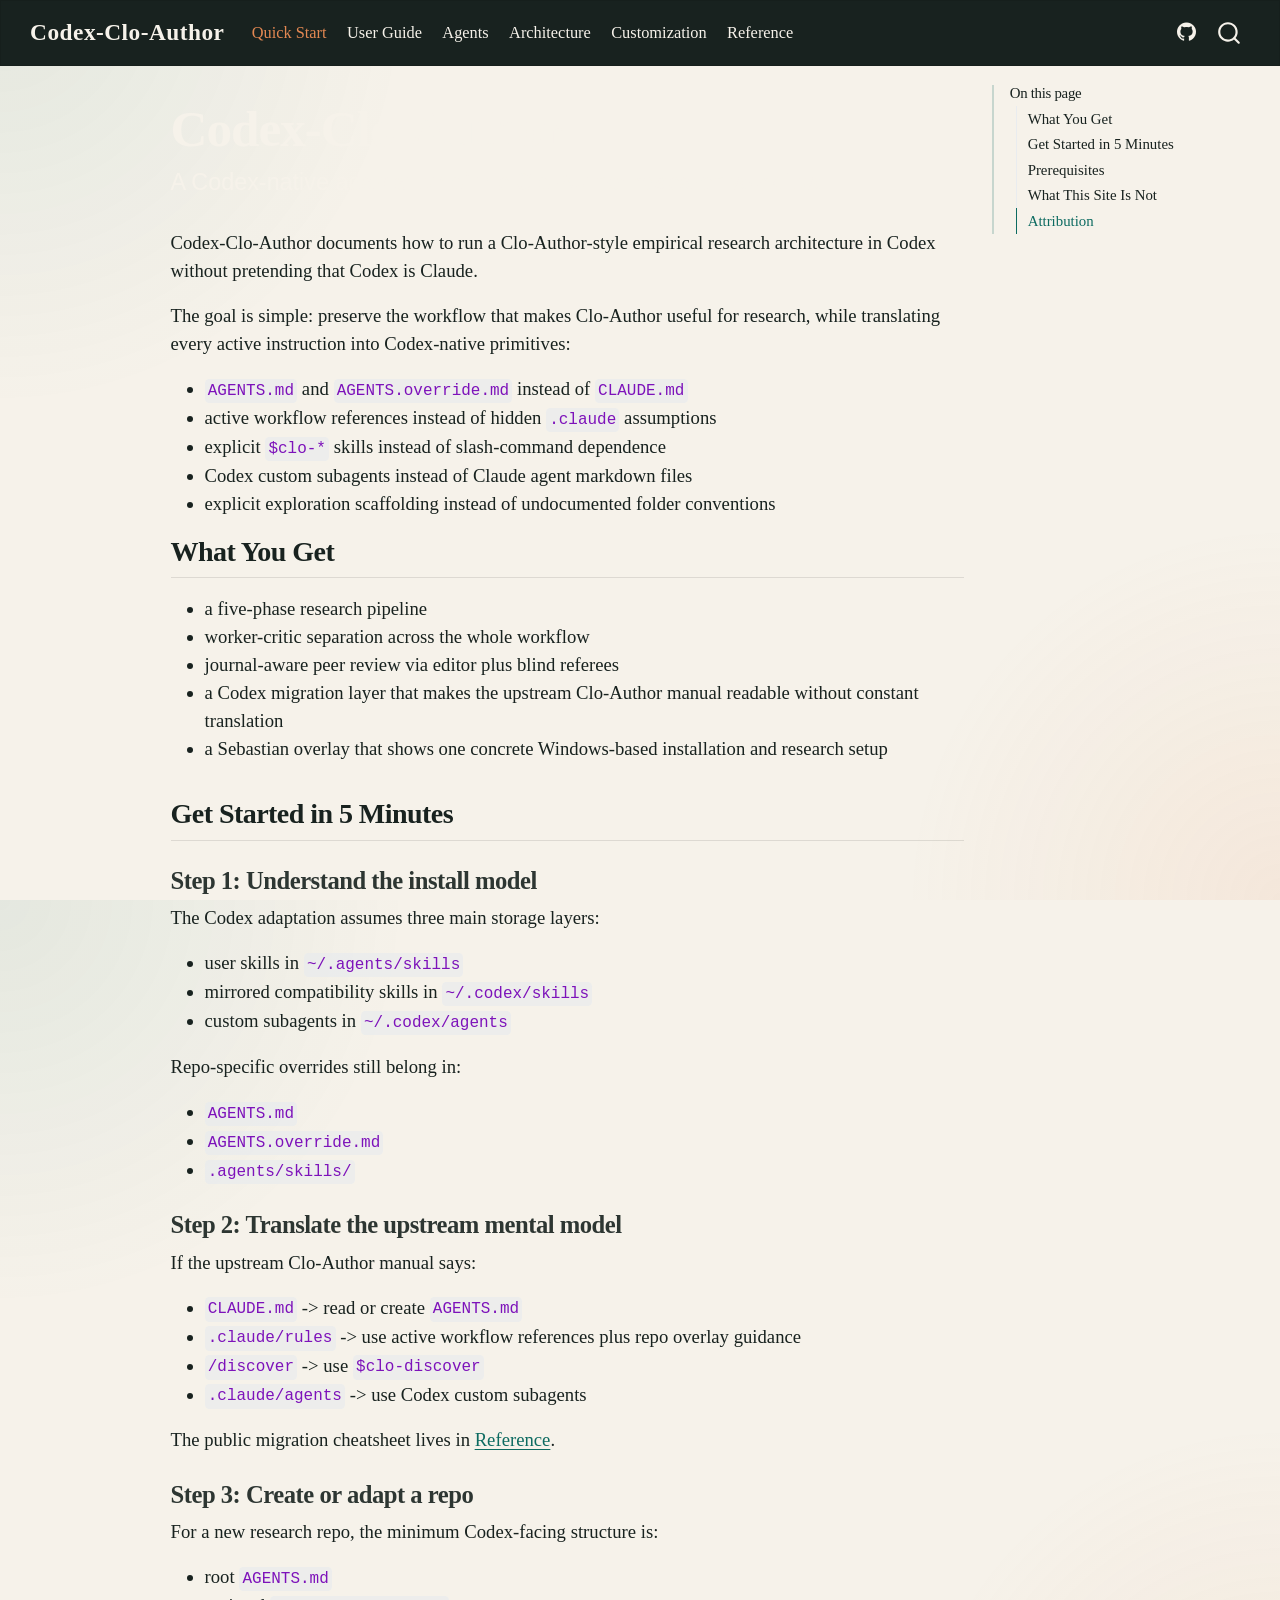
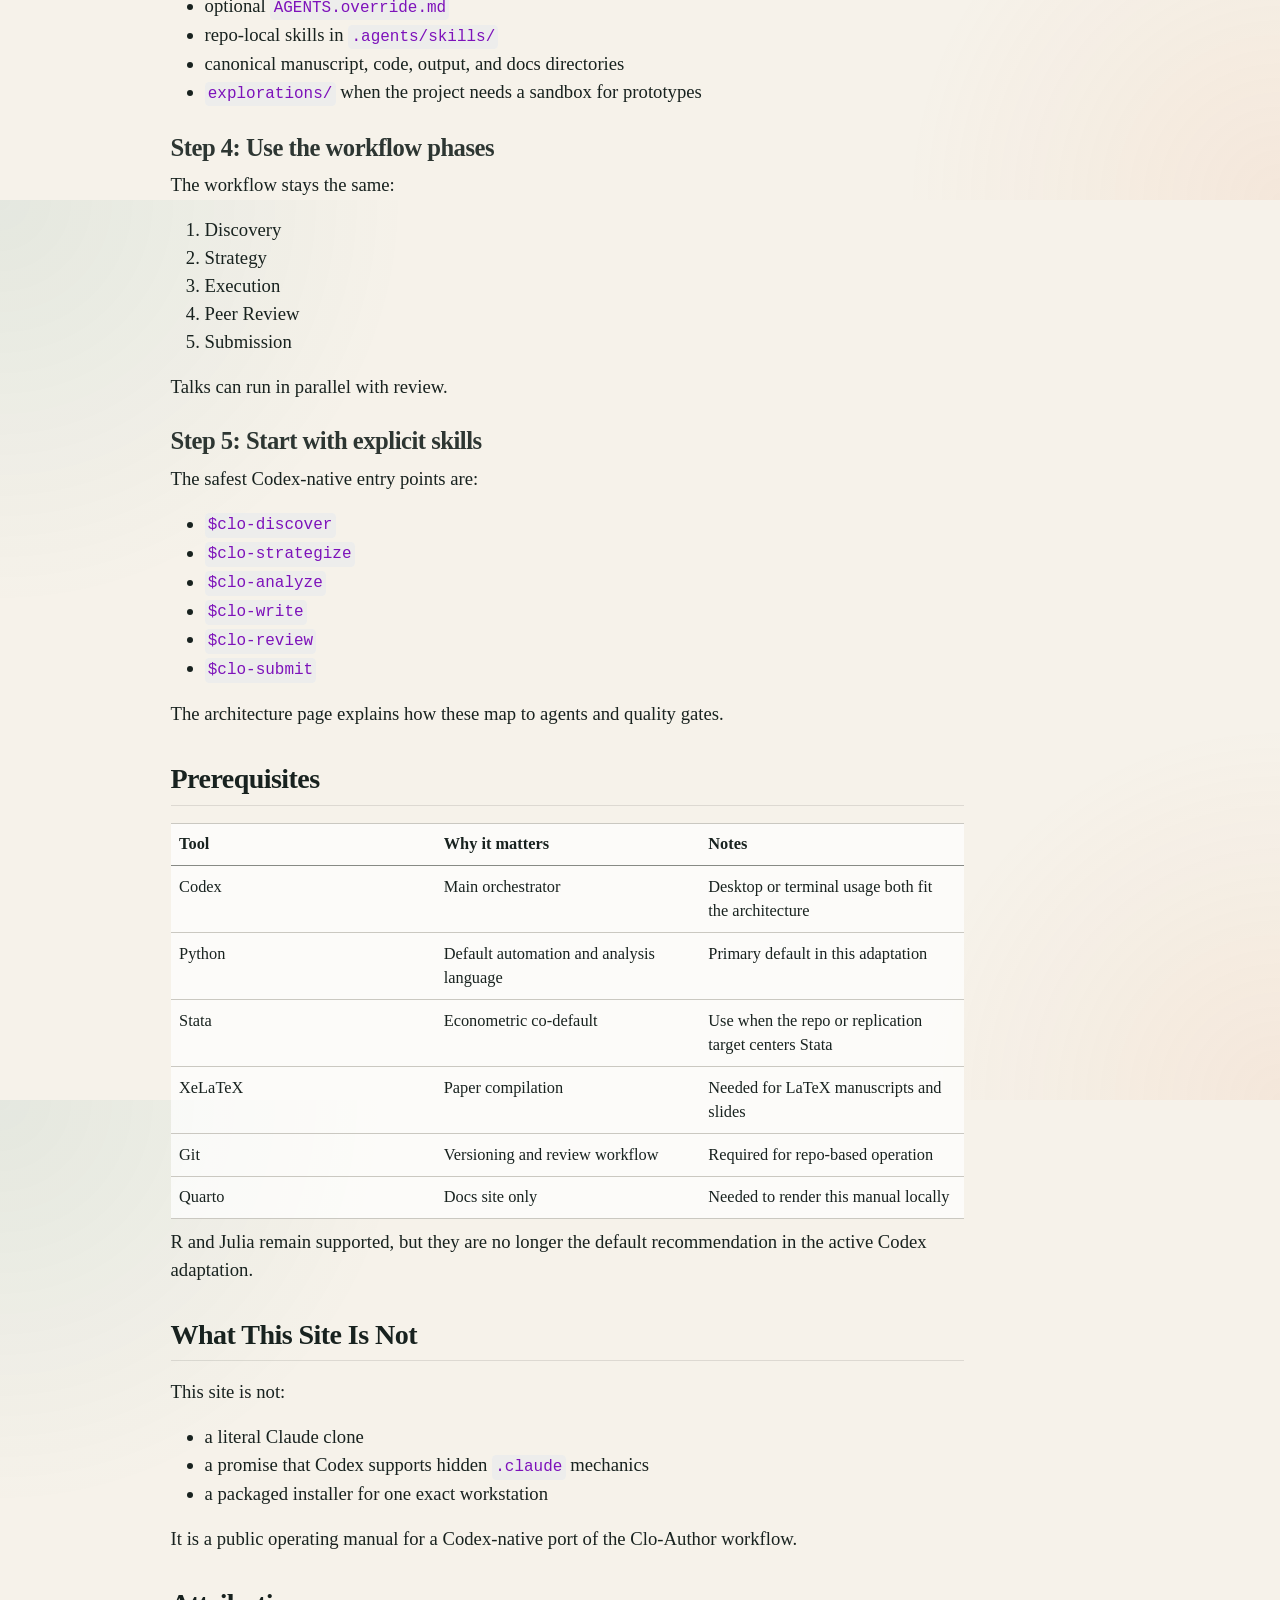
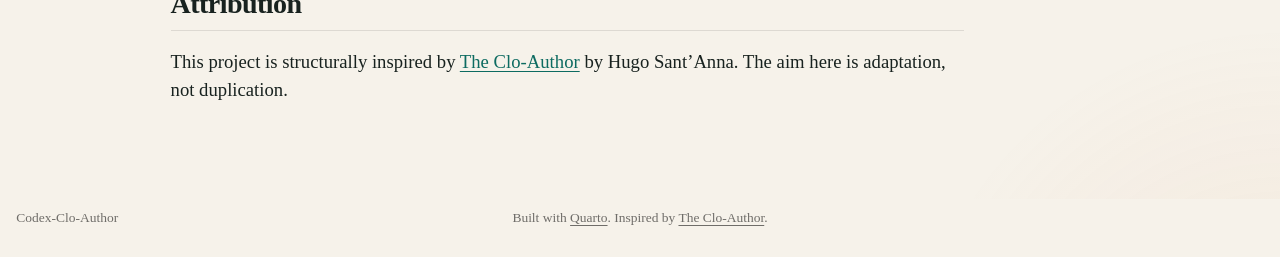
==== docs/index.html @ f2ce2ea6 "docs: scaffold codex-clo-author manual and site" ====
<!DOCTYPE html>
<html xmlns="http://www.w3.org/1999/xhtml" lang="en" xml:lang="en"><head>

<meta charset="utf-8">
<meta name="generator" content="quarto-1.9.36">

<meta name="viewport" content="width=device-width, initial-scale=1.0, user-scalable=yes">


<title>Codex-Clo-Author</title>
<style>
/* Default styles provided by pandoc.
** See https://pandoc.org/MANUAL.html#variables-for-html for config info.
*/
code{white-space: pre-wrap;}
span.smallcaps{font-variant: small-caps;}
div.columns{display: flex; gap: min(4vw, 1.5em);}
div.column{flex: auto; overflow-x: auto;}
div.hanging-indent{margin-left: 1.5em; text-indent: -1.5em;}
ul.task-list{list-style: none;}
ul.task-list li input[type="checkbox"] {
  width: 0.8em;
  margin: 0 0.8em 0.2em -1em; /* quarto-specific, see https://github.com/quarto-dev/quarto-cli/issues/4556 */ 
  vertical-align: middle;
}
</style>


<script src="site_libs/quarto-nav/quarto-nav.js"></script>
<script src="site_libs/quarto-nav/headroom.min.js"></script>
<script src="site_libs/clipboard/clipboard.min.js"></script>
<script src="site_libs/quarto-search/autocomplete.umd.js"></script>
<script src="site_libs/quarto-search/fuse.min.js"></script>
<script src="site_libs/quarto-search/quarto-search.js"></script>
<meta name="quarto:offset" content="./">
<script src="site_libs/quarto-html/quarto.js" type="module"></script>
<script src="site_libs/quarto-html/tabsets/tabsets.js" type="module"></script>
<script src="site_libs/quarto-html/popper.min.js"></script>
<script src="site_libs/quarto-html/tippy.umd.min.js"></script>
<script src="site_libs/quarto-html/anchor.min.js"></script>
<link href="site_libs/quarto-html/tippy.css" rel="stylesheet">
<link href="site_libs/quarto-html/quarto-syntax-highlighting-845c23b38eaddc0f92fda52bfe77a8c8.css" rel="stylesheet" id="quarto-text-highlighting-styles">
<script src="site_libs/bootstrap/bootstrap.min.js"></script>
<link href="site_libs/bootstrap/bootstrap-icons.css" rel="stylesheet">
<link href="site_libs/bootstrap/bootstrap-f24674b38d714e544534f10aa92ff5be.min.css" rel="stylesheet" append-hash="true" id="quarto-bootstrap" data-mode="light">
<script id="quarto-search-options" type="application/json">{
  "location": "navbar",
  "copy-button": false,
  "collapse-after": 3,
  "panel-placement": "end",
  "type": "overlay",
  "limit": 50,
  "keyboard-shortcut": [
    "f",
    "/",
    "s"
  ],
  "show-item-context": false,
  "language": {
    "search-no-results-text": "No results",
    "search-matching-documents-text": "matching documents",
    "search-copy-link-title": "Copy link to search",
    "search-hide-matches-text": "Hide additional matches",
    "search-more-match-text": "more match in this document",
    "search-more-matches-text": "more matches in this document",
    "search-clear-button-title": "Clear",
    "search-text-placeholder": "",
    "search-detached-cancel-button-title": "Cancel",
    "search-submit-button-title": "Submit",
    "search-label": "Search"
  }
}</script>
<style>html{ scroll-behavior: smooth; }</style>


</head>

<body class="nav-fixed quarto-light">

<div id="quarto-search-results"></div>
  <header id="quarto-header" class="headroom fixed-top">
    <nav class="navbar navbar-expand-lg " data-bs-theme="dark">
      <div class="navbar-container container-fluid">
      <div class="navbar-brand-container mx-auto">
    <a class="navbar-brand" href="./index.html">
    <span class="navbar-title">Codex-Clo-Author</span>
    </a>
  </div>
            <div id="quarto-search" class="" title="Search"></div>
          <button class="navbar-toggler" type="button" data-bs-toggle="collapse" data-bs-target="#navbarCollapse" aria-controls="navbarCollapse" role="menu" aria-expanded="false" aria-label="Toggle navigation" onclick="if (window.quartoToggleHeadroom) { window.quartoToggleHeadroom(); }">
  <span class="navbar-toggler-icon"></span>
</button>
          <div class="collapse navbar-collapse" id="navbarCollapse">
            <ul class="navbar-nav navbar-nav-scroll me-auto">
  <li class="nav-item">
    <a class="nav-link active" href="./index.html" aria-current="page"> 
<span class="menu-text">Quick Start</span></a>
  </li>  
  <li class="nav-item">
    <a class="nav-link" href="./user-guide.html"> 
<span class="menu-text">User Guide</span></a>
  </li>  
  <li class="nav-item">
    <a class="nav-link" href="./agents.html"> 
<span class="menu-text">Agents</span></a>
  </li>  
  <li class="nav-item">
    <a class="nav-link" href="./architecture.html"> 
<span class="menu-text">Architecture</span></a>
  </li>  
  <li class="nav-item">
    <a class="nav-link" href="./customization.html"> 
<span class="menu-text">Customization</span></a>
  </li>  
  <li class="nav-item">
    <a class="nav-link" href="./reference.html"> 
<span class="menu-text">Reference</span></a>
  </li>  
</ul>
            <ul class="navbar-nav navbar-nav-scroll ms-auto">
  <li class="nav-item compact">
    <a class="nav-link" href="https://github.com/sebastianritterg/codex-clo-author"> <i class="bi bi-github" role="img">
</i> 
<span class="menu-text"></span></a>
  </li>  
</ul>
          </div> <!-- /navcollapse -->
            <div class="quarto-navbar-tools">
</div>
      </div> <!-- /container-fluid -->
    </nav>
</header>
<!-- content -->
<div id="quarto-content" class="quarto-container page-columns page-rows-contents page-layout-article page-navbar">
<!-- sidebar -->
<!-- margin-sidebar -->
    <div id="quarto-margin-sidebar" class="sidebar margin-sidebar">
        <nav id="TOC" role="doc-toc" class="toc-active">
    <h2 id="toc-title">On this page</h2>
   
  <ul>
  <li><a href="#what-you-get" id="toc-what-you-get" class="nav-link active" data-scroll-target="#what-you-get">What You Get</a></li>
  <li><a href="#get-started-in-5-minutes" id="toc-get-started-in-5-minutes" class="nav-link" data-scroll-target="#get-started-in-5-minutes">Get Started in 5 Minutes</a>
  <ul class="collapse">
  <li><a href="#step-1-understand-the-install-model" id="toc-step-1-understand-the-install-model" class="nav-link" data-scroll-target="#step-1-understand-the-install-model">Step 1: Understand the install model</a></li>
  <li><a href="#step-2-translate-the-upstream-mental-model" id="toc-step-2-translate-the-upstream-mental-model" class="nav-link" data-scroll-target="#step-2-translate-the-upstream-mental-model">Step 2: Translate the upstream mental model</a></li>
  <li><a href="#step-3-create-or-adapt-a-repo" id="toc-step-3-create-or-adapt-a-repo" class="nav-link" data-scroll-target="#step-3-create-or-adapt-a-repo">Step 3: Create or adapt a repo</a></li>
  <li><a href="#step-4-use-the-workflow-phases" id="toc-step-4-use-the-workflow-phases" class="nav-link" data-scroll-target="#step-4-use-the-workflow-phases">Step 4: Use the workflow phases</a></li>
  <li><a href="#step-5-start-with-explicit-skills" id="toc-step-5-start-with-explicit-skills" class="nav-link" data-scroll-target="#step-5-start-with-explicit-skills">Step 5: Start with explicit skills</a></li>
  </ul></li>
  <li><a href="#prerequisites" id="toc-prerequisites" class="nav-link" data-scroll-target="#prerequisites">Prerequisites</a></li>
  <li><a href="#what-this-site-is-not" id="toc-what-this-site-is-not" class="nav-link" data-scroll-target="#what-this-site-is-not">What This Site Is Not</a></li>
  <li><a href="#attribution" id="toc-attribution" class="nav-link" data-scroll-target="#attribution">Attribution</a></li>
  </ul>
</nav>
    </div>
<!-- main -->
<main class="content" id="quarto-document-content">

<header id="title-block-header" class="quarto-title-block default">
<div class="quarto-title">
<h1 class="title">Codex-Clo-Author</h1>
<p class="subtitle lead">A Codex-native adaptation of the Clo-Author research workflow</p>
</div>



<div class="quarto-title-meta">

    
  
    
  </div>
  


</header>


<p>Codex-Clo-Author documents how to run a Clo-Author-style empirical research architecture in Codex without pretending that Codex is Claude.</p>
<p>The goal is simple: preserve the workflow that makes Clo-Author useful for research, while translating every active instruction into Codex-native primitives:</p>
<ul>
<li><code>AGENTS.md</code> and <code>AGENTS.override.md</code> instead of <code>CLAUDE.md</code></li>
<li>active workflow references instead of hidden <code>.claude</code> assumptions</li>
<li>explicit <code>$clo-*</code> skills instead of slash-command dependence</li>
<li>Codex custom subagents instead of Claude agent markdown files</li>
<li>explicit exploration scaffolding instead of undocumented folder conventions</li>
</ul>
<section id="what-you-get" class="level2">
<h2 class="anchored" data-anchor-id="what-you-get">What You Get</h2>
<ul>
<li>a five-phase research pipeline</li>
<li>worker-critic separation across the whole workflow</li>
<li>journal-aware peer review via editor plus blind referees</li>
<li>a Codex migration layer that makes the upstream Clo-Author manual readable without constant translation</li>
<li>a Sebastian overlay that shows one concrete Windows-based installation and research setup</li>
</ul>
</section>
<section id="get-started-in-5-minutes" class="level2">
<h2 class="anchored" data-anchor-id="get-started-in-5-minutes">Get Started in 5 Minutes</h2>
<section id="step-1-understand-the-install-model" class="level3">
<h3 class="anchored" data-anchor-id="step-1-understand-the-install-model">Step 1: Understand the install model</h3>
<p>The Codex adaptation assumes three main storage layers:</p>
<ul>
<li>user skills in <code>~/.agents/skills</code></li>
<li>mirrored compatibility skills in <code>~/.codex/skills</code></li>
<li>custom subagents in <code>~/.codex/agents</code></li>
</ul>
<p>Repo-specific overrides still belong in:</p>
<ul>
<li><code>AGENTS.md</code></li>
<li><code>AGENTS.override.md</code></li>
<li><code>.agents/skills/</code></li>
</ul>
</section>
<section id="step-2-translate-the-upstream-mental-model" class="level3">
<h3 class="anchored" data-anchor-id="step-2-translate-the-upstream-mental-model">Step 2: Translate the upstream mental model</h3>
<p>If the upstream Clo-Author manual says:</p>
<ul>
<li><code>CLAUDE.md</code> -&gt; read or create <code>AGENTS.md</code></li>
<li><code>.claude/rules</code> -&gt; use active workflow references plus repo overlay guidance</li>
<li><code>/discover</code> -&gt; use <code>$clo-discover</code></li>
<li><code>.claude/agents</code> -&gt; use Codex custom subagents</li>
</ul>
<p>The public migration cheatsheet lives in <a href="./reference.html">Reference</a>.</p>
</section>
<section id="step-3-create-or-adapt-a-repo" class="level3">
<h3 class="anchored" data-anchor-id="step-3-create-or-adapt-a-repo">Step 3: Create or adapt a repo</h3>
<p>For a new research repo, the minimum Codex-facing structure is:</p>
<ul>
<li>root <code>AGENTS.md</code></li>
<li>optional <code>AGENTS.override.md</code></li>
<li>repo-local skills in <code>.agents/skills/</code></li>
<li>canonical manuscript, code, output, and docs directories</li>
<li><code>explorations/</code> when the project needs a sandbox for prototypes</li>
</ul>
</section>
<section id="step-4-use-the-workflow-phases" class="level3">
<h3 class="anchored" data-anchor-id="step-4-use-the-workflow-phases">Step 4: Use the workflow phases</h3>
<p>The workflow stays the same:</p>
<ol type="1">
<li>Discovery</li>
<li>Strategy</li>
<li>Execution</li>
<li>Peer Review</li>
<li>Submission</li>
</ol>
<p>Talks can run in parallel with review.</p>
</section>
<section id="step-5-start-with-explicit-skills" class="level3">
<h3 class="anchored" data-anchor-id="step-5-start-with-explicit-skills">Step 5: Start with explicit skills</h3>
<p>The safest Codex-native entry points are:</p>
<ul>
<li><code>$clo-discover</code></li>
<li><code>$clo-strategize</code></li>
<li><code>$clo-analyze</code></li>
<li><code>$clo-write</code></li>
<li><code>$clo-review</code></li>
<li><code>$clo-submit</code></li>
</ul>
<p>The architecture page explains how these map to agents and quality gates.</p>
</section>
</section>
<section id="prerequisites" class="level2">
<h2 class="anchored" data-anchor-id="prerequisites">Prerequisites</h2>
<table class="caption-top table">
<colgroup>
<col style="width: 33%">
<col style="width: 33%">
<col style="width: 33%">
</colgroup>
<thead>
<tr class="header">
<th>Tool</th>
<th>Why it matters</th>
<th>Notes</th>
</tr>
</thead>
<tbody>
<tr class="odd">
<td>Codex</td>
<td>Main orchestrator</td>
<td>Desktop or terminal usage both fit the architecture</td>
</tr>
<tr class="even">
<td>Python</td>
<td>Default automation and analysis language</td>
<td>Primary default in this adaptation</td>
</tr>
<tr class="odd">
<td>Stata</td>
<td>Econometric co-default</td>
<td>Use when the repo or replication target centers Stata</td>
</tr>
<tr class="even">
<td>XeLaTeX</td>
<td>Paper compilation</td>
<td>Needed for LaTeX manuscripts and slides</td>
</tr>
<tr class="odd">
<td>Git</td>
<td>Versioning and review workflow</td>
<td>Required for repo-based operation</td>
</tr>
<tr class="even">
<td>Quarto</td>
<td>Docs site only</td>
<td>Needed to render this manual locally</td>
</tr>
</tbody>
</table>
<p>R and Julia remain supported, but they are no longer the default recommendation in the active Codex adaptation.</p>
</section>
<section id="what-this-site-is-not" class="level2">
<h2 class="anchored" data-anchor-id="what-this-site-is-not">What This Site Is Not</h2>
<p>This site is not:</p>
<ul>
<li>a literal Claude clone</li>
<li>a promise that Codex supports hidden <code>.claude</code> mechanics</li>
<li>a packaged installer for one exact workstation</li>
</ul>
<p>It is a public operating manual for a Codex-native port of the Clo-Author workflow.</p>
</section>
<section id="attribution" class="level2">
<h2 class="anchored" data-anchor-id="attribution">Attribution</h2>
<p>This project is structurally inspired by <a href="https://hsantanna.org/clo-author/">The Clo-Author</a> by Hugo Sant’Anna. The aim here is adaptation, not duplication.</p>


</section>

</main> <!-- /main -->
<script id="quarto-html-after-body" type="application/javascript">
  window.document.addEventListener("DOMContentLoaded", function (event) {
    const icon = "";
    const anchorJS = new window.AnchorJS();
    anchorJS.options = {
      placement: 'right',
      icon: icon
    };
    anchorJS.add('.anchored');
    const isCodeAnnotation = (el) => {
      for (const clz of el.classList) {
        if (clz.startsWith('code-annotation-')) {                     
          return true;
        }
      }
      return false;
    }
    const onCopySuccess = function(e) {
      // button target
      const button = e.trigger;
      // don't keep focus
      button.blur();
      // flash "checked"
      button.classList.add('code-copy-button-checked');
      var currentTitle = button.getAttribute("title");
      button.setAttribute("title", "Copied!");
      let tooltip;
      if (window.bootstrap) {
        button.setAttribute("data-bs-toggle", "tooltip");
        button.setAttribute("data-bs-placement", "left");
        button.setAttribute("data-bs-title", "Copied!");
        tooltip = new bootstrap.Tooltip(button, 
          { trigger: "manual", 
            customClass: "code-copy-button-tooltip",
            offset: [0, -8]});
        tooltip.show();    
      }
      setTimeout(function() {
        if (tooltip) {
          tooltip.hide();
          button.removeAttribute("data-bs-title");
          button.removeAttribute("data-bs-toggle");
          button.removeAttribute("data-bs-placement");
        }
        button.setAttribute("title", currentTitle);
        button.classList.remove('code-copy-button-checked');
      }, 1000);
      // clear code selection
      e.clearSelection();
    }
    const getTextToCopy = function(trigger) {
      const outerScaffold = trigger.parentElement.cloneNode(true);
      const codeEl = outerScaffold.querySelector('code');
      for (const childEl of codeEl.children) {
        if (isCodeAnnotation(childEl)) {
          childEl.remove();
        }
      }
      return codeEl.innerText;
    }
    const clipboard = new window.ClipboardJS('.code-copy-button:not([data-in-quarto-modal])', {
      text: getTextToCopy
    });
    clipboard.on('success', onCopySuccess);
    if (window.document.getElementById('quarto-embedded-source-code-modal')) {
      const clipboardModal = new window.ClipboardJS('.code-copy-button[data-in-quarto-modal]', {
        text: getTextToCopy,
        container: window.document.getElementById('quarto-embedded-source-code-modal')
      });
      clipboardModal.on('success', onCopySuccess);
    }
      var localhostRegex = new RegExp(/^(?:http|https):\/\/localhost\:?[0-9]*\//);
      var mailtoRegex = new RegExp(/^mailto:/);
        var filterRegex = new RegExp("https:\/\/sebastianritterg\.github\.io\/codex-clo-author\/");
      var isInternal = (href) => {
          return filterRegex.test(href) || localhostRegex.test(href) || mailtoRegex.test(href);
      }
      // Inspect non-navigation links and adorn them if external
     var links = window.document.querySelectorAll('a[href]:not(.nav-link):not(.navbar-brand):not(.toc-action):not(.sidebar-link):not(.sidebar-item-toggle):not(.pagination-link):not(.no-external):not([aria-hidden]):not(.dropdown-item):not(.quarto-navigation-tool):not(.about-link)');
      for (var i=0; i<links.length; i++) {
        const link = links[i];
        if (!isInternal(link.href)) {
          // undo the damage that might have been done by quarto-nav.js in the case of
          // links that we want to consider external
          if (link.dataset.originalHref !== undefined) {
            link.href = link.dataset.originalHref;
          }
        }
      }
    function tippyHover(el, contentFn, onTriggerFn, onUntriggerFn) {
      const config = {
        allowHTML: true,
        maxWidth: 500,
        delay: 100,
        arrow: false,
        appendTo: function(el) {
            return el.parentElement;
        },
        interactive: true,
        interactiveBorder: 10,
        theme: 'quarto',
        placement: 'bottom-start',
      };
      if (contentFn) {
        config.content = contentFn;
      }
      if (onTriggerFn) {
        config.onTrigger = onTriggerFn;
      }
      if (onUntriggerFn) {
        config.onUntrigger = onUntriggerFn;
      }
      window.tippy(el, config); 
    }
    const noterefs = window.document.querySelectorAll('a[role="doc-noteref"]');
    for (var i=0; i<noterefs.length; i++) {
      const ref = noterefs[i];
      tippyHover(ref, function() {
        // use id or data attribute instead here
        let href = ref.getAttribute('data-footnote-href') || ref.getAttribute('href');
        try { href = new URL(href).hash; } catch {}
        const id = href.replace(/^#\/?/, "");
        const note = window.document.getElementById(id);
        if (note) {
          return note.innerHTML;
        } else {
          return "";
        }
      });
    }
    const xrefs = window.document.querySelectorAll('a.quarto-xref');
    const processXRef = (id, note) => {
      // Strip column container classes
      const stripColumnClz = (el) => {
        el.classList.remove("page-full", "page-columns");
        if (el.children) {
          for (const child of el.children) {
            stripColumnClz(child);
          }
        }
      }
      stripColumnClz(note)
      if (id === null || id.startsWith('sec-')) {
        // Special case sections, only their first couple elements
        const container = document.createElement("div");
        if (note.children && note.children.length > 2) {
          container.appendChild(note.children[0].cloneNode(true));
          for (let i = 1; i < note.children.length; i++) {
            const child = note.children[i];
            if (child.tagName === "P" && child.innerText === "") {
              continue;
            } else {
              container.appendChild(child.cloneNode(true));
              break;
            }
          }
          if (window.Quarto?.typesetMath) {
            window.Quarto.typesetMath(container);
          }
          return container.innerHTML
        } else {
          if (window.Quarto?.typesetMath) {
            window.Quarto.typesetMath(note);
          }
          return note.innerHTML;
        }
      } else {
        // Remove any anchor links if they are present
        const anchorLink = note.querySelector('a.anchorjs-link');
        if (anchorLink) {
          anchorLink.remove();
        }
        if (window.Quarto?.typesetMath) {
          window.Quarto.typesetMath(note);
        }
        if (note.classList.contains("callout")) {
          return note.outerHTML;
        } else {
          return note.innerHTML;
        }
      }
    }
    for (var i=0; i<xrefs.length; i++) {
      const xref = xrefs[i];
      tippyHover(xref, undefined, function(instance) {
        instance.disable();
        let url = xref.getAttribute('href');
        let hash = undefined; 
        if (url.startsWith('#')) {
          hash = url;
        } else {
          try { hash = new URL(url).hash; } catch {}
        }
        if (hash) {
          const id = hash.replace(/^#\/?/, "");
          const note = window.document.getElementById(id);
          if (note !== null) {
            try {
              const html = processXRef(id, note.cloneNode(true));
              instance.setContent(html);
            } finally {
              instance.enable();
              instance.show();
            }
          } else {
            // See if we can fetch this
            fetch(url.split('#')[0])
            .then(res => res.text())
            .then(html => {
              const parser = new DOMParser();
              const htmlDoc = parser.parseFromString(html, "text/html");
              const note = htmlDoc.getElementById(id);
              if (note !== null) {
                const html = processXRef(id, note);
                instance.setContent(html);
              } 
            }).finally(() => {
              instance.enable();
              instance.show();
            });
          }
        } else {
          // See if we can fetch a full url (with no hash to target)
          // This is a special case and we should probably do some content thinning / targeting
          fetch(url)
          .then(res => res.text())
          .then(html => {
            const parser = new DOMParser();
            const htmlDoc = parser.parseFromString(html, "text/html");
            const note = htmlDoc.querySelector('main.content');
            if (note !== null) {
              // This should only happen for chapter cross references
              // (since there is no id in the URL)
              // remove the first header
              if (note.children.length > 0 && note.children[0].tagName === "HEADER") {
                note.children[0].remove();
              }
              const html = processXRef(null, note);
              instance.setContent(html);
            } 
          }).finally(() => {
            instance.enable();
            instance.show();
          });
        }
      }, function(instance) {
      });
    }
        let selectedAnnoteEl;
        const selectorForAnnotation = ( cell, annotation) => {
          let cellAttr = 'data-code-cell="' + cell + '"';
          let lineAttr = 'data-code-annotation="' +  annotation + '"';
          const selector = 'span[' + cellAttr + '][' + lineAttr + ']';
          return selector;
        }
        const selectCodeLines = (annoteEl) => {
          const doc = window.document;
          const targetCell = annoteEl.getAttribute("data-target-cell");
          const targetAnnotation = annoteEl.getAttribute("data-target-annotation");
          const annoteSpan = window.document.querySelector(selectorForAnnotation(targetCell, targetAnnotation));
          const lines = annoteSpan.getAttribute("data-code-lines").split(",");
          const lineIds = lines.map((line) => {
            return targetCell + "-" + line;
          })
          let top = null;
          let height = null;
          let parent = null;
          if (lineIds.length > 0) {
              //compute the position of the single el (top and bottom and make a div)
              const el = window.document.getElementById(lineIds[0]);
              top = el.offsetTop;
              height = el.offsetHeight;
              parent = el.parentElement.parentElement;
            if (lineIds.length > 1) {
              const lastEl = window.document.getElementById(lineIds[lineIds.length - 1]);
              const bottom = lastEl.offsetTop + lastEl.offsetHeight;
              height = bottom - top;
            }
            if (top !== null && height !== null && parent !== null) {
              // cook up a div (if necessary) and position it 
              let div = window.document.getElementById("code-annotation-line-highlight");
              if (div === null) {
                div = window.document.createElement("div");
                div.setAttribute("id", "code-annotation-line-highlight");
                div.style.position = 'absolute';
                parent.appendChild(div);
              }
              div.style.top = top - 2 + "px";
              div.style.height = height + 4 + "px";
              div.style.left = 0;
              let gutterDiv = window.document.getElementById("code-annotation-line-highlight-gutter");
              if (gutterDiv === null) {
                gutterDiv = window.document.createElement("div");
                gutterDiv.setAttribute("id", "code-annotation-line-highlight-gutter");
                gutterDiv.style.position = 'absolute';
                const codeCell = window.document.getElementById(targetCell);
                const gutter = codeCell.querySelector('.code-annotation-gutter');
                gutter.appendChild(gutterDiv);
              }
              gutterDiv.style.top = top - 2 + "px";
              gutterDiv.style.height = height + 4 + "px";
            }
            selectedAnnoteEl = annoteEl;
          }
        };
        const unselectCodeLines = () => {
          const elementsIds = ["code-annotation-line-highlight", "code-annotation-line-highlight-gutter"];
          elementsIds.forEach((elId) => {
            const div = window.document.getElementById(elId);
            if (div) {
              div.remove();
            }
          });
          selectedAnnoteEl = undefined;
        };
          // Handle positioning of the toggle
      window.addEventListener(
        "resize",
        throttle(() => {
          elRect = undefined;
          if (selectedAnnoteEl) {
            selectCodeLines(selectedAnnoteEl);
          }
        }, 10)
      );
      function throttle(fn, ms) {
      let throttle = false;
      let timer;
        return (...args) => {
          if(!throttle) { // first call gets through
              fn.apply(this, args);
              throttle = true;
          } else { // all the others get throttled
              if(timer) clearTimeout(timer); // cancel #2
              timer = setTimeout(() => {
                fn.apply(this, args);
                timer = throttle = false;
              }, ms);
          }
        };
      }
        // Attach click handler to the DT
        const annoteDls = window.document.querySelectorAll('dt[data-target-cell]');
        for (const annoteDlNode of annoteDls) {
          annoteDlNode.addEventListener('click', (event) => {
            const clickedEl = event.target;
            if (clickedEl !== selectedAnnoteEl) {
              unselectCodeLines();
              const activeEl = window.document.querySelector('dt[data-target-cell].code-annotation-active');
              if (activeEl) {
                activeEl.classList.remove('code-annotation-active');
              }
              selectCodeLines(clickedEl);
              clickedEl.classList.add('code-annotation-active');
            } else {
              // Unselect the line
              unselectCodeLines();
              clickedEl.classList.remove('code-annotation-active');
            }
          });
        }
    const findCites = (el) => {
      const parentEl = el.parentElement;
      if (parentEl) {
        const cites = parentEl.dataset.cites;
        if (cites) {
          return {
            el,
            cites: cites.split(' ')
          };
        } else {
          return findCites(el.parentElement)
        }
      } else {
        return undefined;
      }
    };
    var bibliorefs = window.document.querySelectorAll('a[role="doc-biblioref"]');
    for (var i=0; i<bibliorefs.length; i++) {
      const ref = bibliorefs[i];
      const citeInfo = findCites(ref);
      if (citeInfo) {
        tippyHover(citeInfo.el, function() {
          var popup = window.document.createElement('div');
          citeInfo.cites.forEach(function(cite) {
            var citeDiv = window.document.createElement('div');
            citeDiv.classList.add('hanging-indent');
            citeDiv.classList.add('csl-entry');
            var biblioDiv = window.document.getElementById('ref-' + cite);
            if (biblioDiv) {
              citeDiv.innerHTML = biblioDiv.innerHTML;
            }
            popup.appendChild(citeDiv);
          });
          return popup.innerHTML;
        });
      }
    }
  });
  </script>
</div> <!-- /content -->
<footer class="footer">
  <div class="nav-footer">
    <div class="nav-footer-left">
<p>Codex-Clo-Author</p>
</div>   
    <div class="nav-footer-center">
<p>Built with <a href="https://quarto.org">Quarto</a>. Inspired by <a href="https://hsantanna.org/clo-author/">The Clo-Author</a>.</p>
</div>
    <div class="nav-footer-right">
      &nbsp;
    </div>
  </div>
</footer>




<script src="site_libs/quarto-html/zenscroll-min.js"></script>
</body></html>
---- docs/site_libs/quarto-html/tippy.css ----
.tippy-box[data-animation=fade][data-state=hidden]{opacity:0}[data-tippy-root]{max-width:calc(100vw - 10px)}.tippy-box{position:relative;background-color:#333;color:#fff;border-radius:4px;font-size:14px;line-height:1.4;white-space:normal;outline:0;transition-property:transform,visibility,opacity}.tippy-box[data-placement^=top]>.tippy-arrow{bottom:0}.tippy-box[data-placement^=top]>.tippy-arrow:before{bottom:-7px;left:0;border-width:8px 8px 0;border-top-color:initial;transform-origin:center top}.tippy-box[data-placement^=bottom]>.tippy-arrow{top:0}.tippy-box[data-placement^=bottom]>.tippy-arrow:before{top:-7px;left:0;border-width:0 8px 8px;border-bottom-color:initial;transform-origin:center bottom}.tippy-box[data-placement^=left]>.tippy-arrow{right:0}.tippy-box[data-placement^=left]>.tippy-arrow:before{border-width:8px 0 8px 8px;border-left-color:initial;right:-7px;transform-origin:center left}.tippy-box[data-placement^=right]>.tippy-arrow{left:0}.tippy-box[data-placement^=right]>.tippy-arrow:before{left:-7px;border-width:8px 8px 8px 0;border-right-color:initial;transform-origin:center right}.tippy-box[data-inertia][data-state=visible]{transition-timing-function:cubic-bezier(.54,1.5,.38,1.11)}.tippy-arrow{width:16px;height:16px;color:#333}.tippy-arrow:before{content:"";position:absolute;border-color:transparent;border-style:solid}.tippy-content{position:relative;padding:5px 9px;z-index:1}
---- docs/site_libs/quarto-html/quarto-syntax-highlighting-845c23b38eaddc0f92fda52bfe77a8c8.css ----
/* quarto syntax highlight colors */
:root {
  --quarto-hl-ot-color: #003B4F;
  --quarto-hl-at-color: #657422;
  --quarto-hl-ss-color: #20794D;
  --quarto-hl-an-color: #5E5E5E;
  --quarto-hl-fu-color: #4758AB;
  --quarto-hl-st-color: #20794D;
  --quarto-hl-cf-color: #003B4F;
  --quarto-hl-op-color: #5E5E5E;
  --quarto-hl-er-color: #AD0000;
  --quarto-hl-bn-color: #AD0000;
  --quarto-hl-al-color: #AD0000;
  --quarto-hl-va-color: #111111;
  --quarto-hl-bu-color: inherit;
  --quarto-hl-ex-color: inherit;
  --quarto-hl-pp-color: #AD0000;
  --quarto-hl-in-color: #5E5E5E;
  --quarto-hl-vs-color: #20794D;
  --quarto-hl-wa-color: #5E5E5E;
  --quarto-hl-do-color: #5E5E5E;
  --quarto-hl-im-color: #00769E;
  --quarto-hl-ch-color: #20794D;
  --quarto-hl-dt-color: #AD0000;
  --quarto-hl-fl-color: #AD0000;
  --quarto-hl-co-color: #5E5E5E;
  --quarto-hl-cv-color: #5E5E5E;
  --quarto-hl-cn-color: #8f5902;
  --quarto-hl-sc-color: #5E5E5E;
  --quarto-hl-dv-color: #AD0000;
  --quarto-hl-kw-color: #003B4F;
}

/* other quarto variables */
:root {
  --quarto-font-monospace: SFMono-Regular, Menlo, Monaco, Consolas, "Liberation Mono", "Courier New", monospace;
}

/* syntax highlight based on Pandoc's rules */
pre > code.sourceCode > span {
  color: #003B4F;
}

code.sourceCode > span {
  color: #003B4F;
}

div.sourceCode,
div.sourceCode pre.sourceCode {
  color: #003B4F;
}

/* Normal */
code span {
  color: #003B4F;
}

/* Alert */
code span.al {
  color: #AD0000;
  font-style: inherit;
}

/* Annotation */
code span.an {
  color: #5E5E5E;
  font-style: inherit;
}

/* Attribute */
code span.at {
  color: #657422;
  font-style: inherit;
}

/* BaseN */
code span.bn {
  color: #AD0000;
  font-style: inherit;
}

/* BuiltIn */
code span.bu {
  font-style: inherit;
}

/* ControlFlow */
code span.cf {
  color: #003B4F;
  font-weight: bold;
  font-style: inherit;
}

/* Char */
code span.ch {
  color: #20794D;
  font-style: inherit;
}

/* Constant */
code span.cn {
  color: #8f5902;
  font-style: inherit;
}

/* Comment */
code span.co {
  color: #5E5E5E;
  font-style: inherit;
}

/* CommentVar */
code span.cv {
  color: #5E5E5E;
  font-style: italic;
}

/* Documentation */
code span.do {
  color: #5E5E5E;
  font-style: italic;
}

/* DataType */
code span.dt {
  color: #AD0000;
  font-style: inherit;
}

/* DecVal */
code span.dv {
  color: #AD0000;
  font-style: inherit;
}

/* Error */
code span.er {
  color: #AD0000;
  font-style: inherit;
}

/* Extension */
code span.ex {
  font-style: inherit;
}

/* Float */
code span.fl {
  color: #AD0000;
  font-style: inherit;
}

/* Function */
code span.fu {
  color: #4758AB;
  font-style: inherit;
}

/* Import */
code span.im {
  color: #00769E;
  font-style: inherit;
}

/* Information */
code span.in {
  color: #5E5E5E;
  font-style: inherit;
}

/* Keyword */
code span.kw {
  color: #003B4F;
  font-weight: bold;
  font-style: inherit;
}

/* Operator */
code span.op {
  color: #5E5E5E;
  font-style: inherit;
}

/* Other */
code span.ot {
  color: #003B4F;
  font-style: inherit;
}

/* Preprocessor */
code span.pp {
  color: #AD0000;
  font-style: inherit;
}

/* SpecialChar */
code span.sc {
  color: #5E5E5E;
  font-style: inherit;
}

/* SpecialString */
code span.ss {
  color: #20794D;
  font-style: inherit;
}

/* String */
code span.st {
  color: #20794D;
  font-style: inherit;
}

/* Variable */
code span.va {
  color: #111111;
  font-style: inherit;
}

/* VerbatimString */
code span.vs {
  color: #20794D;
  font-style: inherit;
}

/* Warning */
code span.wa {
  color: #5E5E5E;
  font-style: italic;
}

.prevent-inlining {
  content: "</";
}

/*# sourceMappingURL=ac89f0bb514bba72461919f78549e31c.css.map */
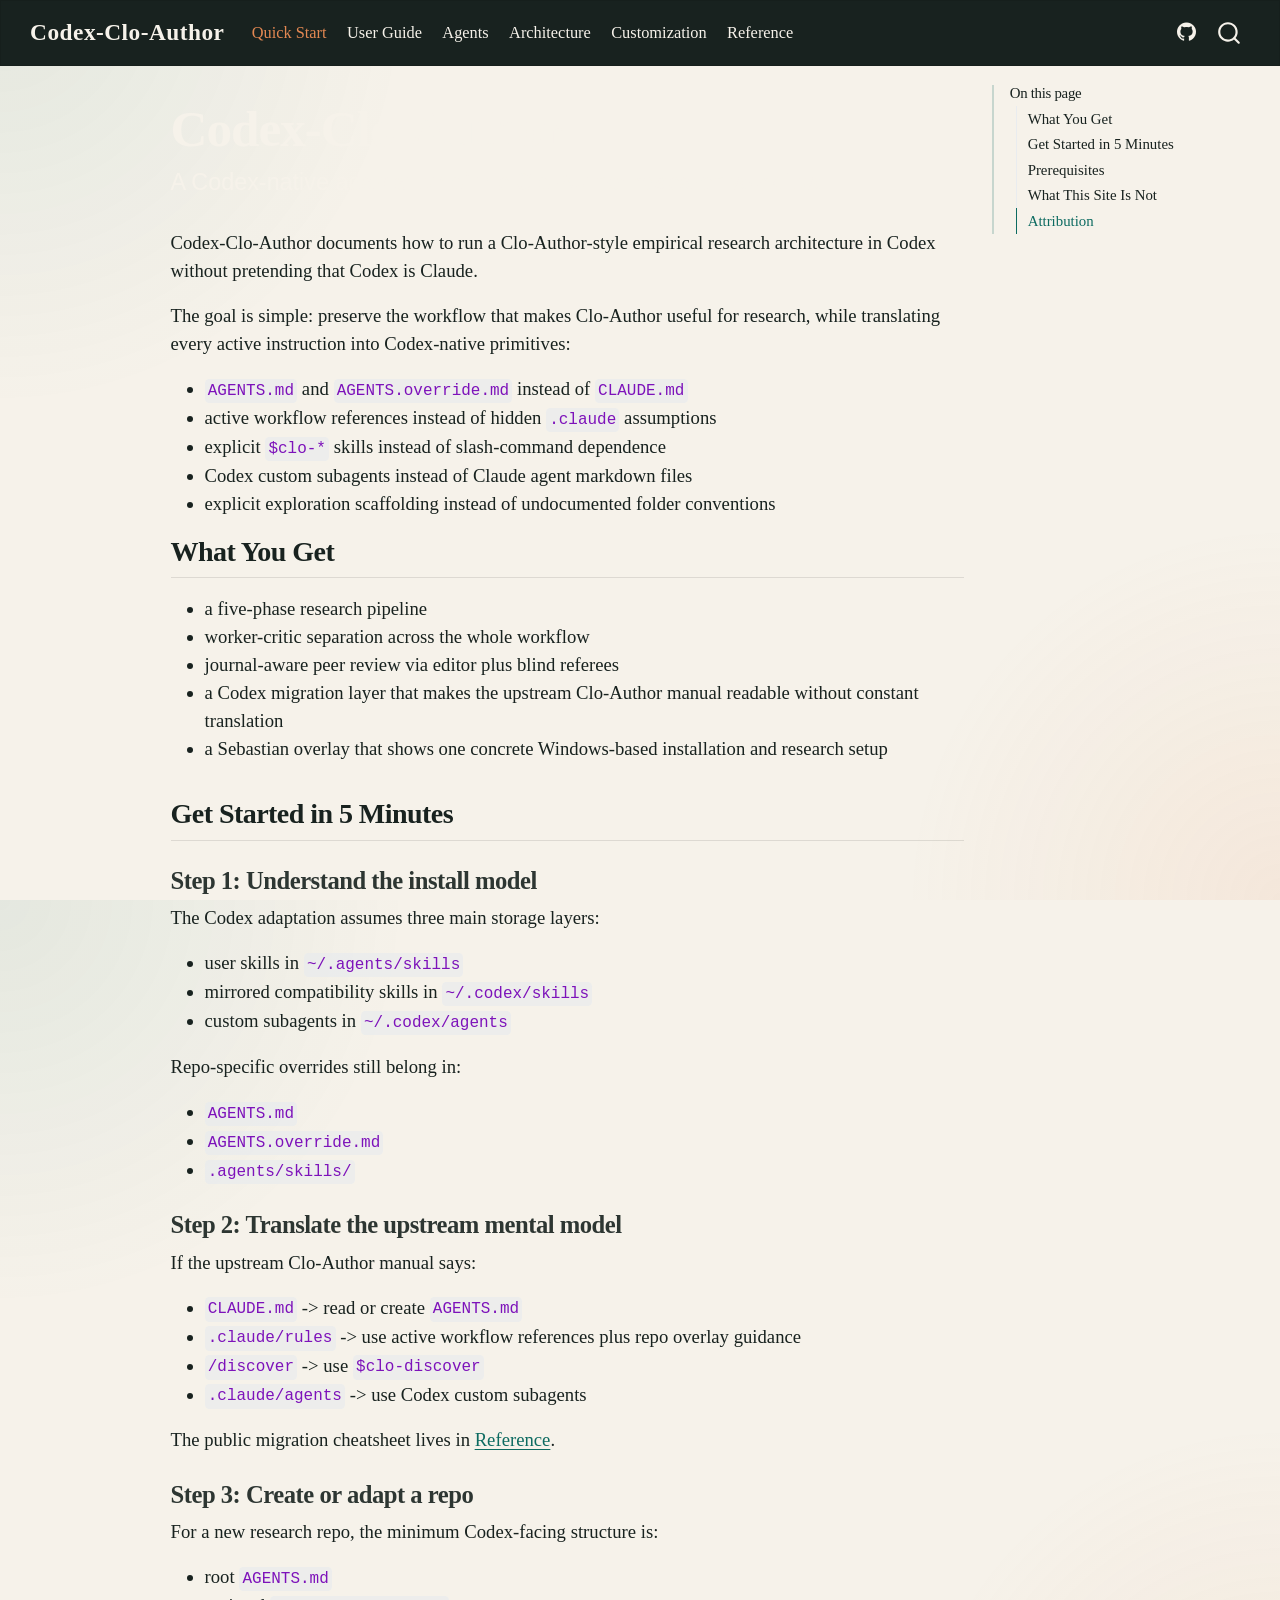
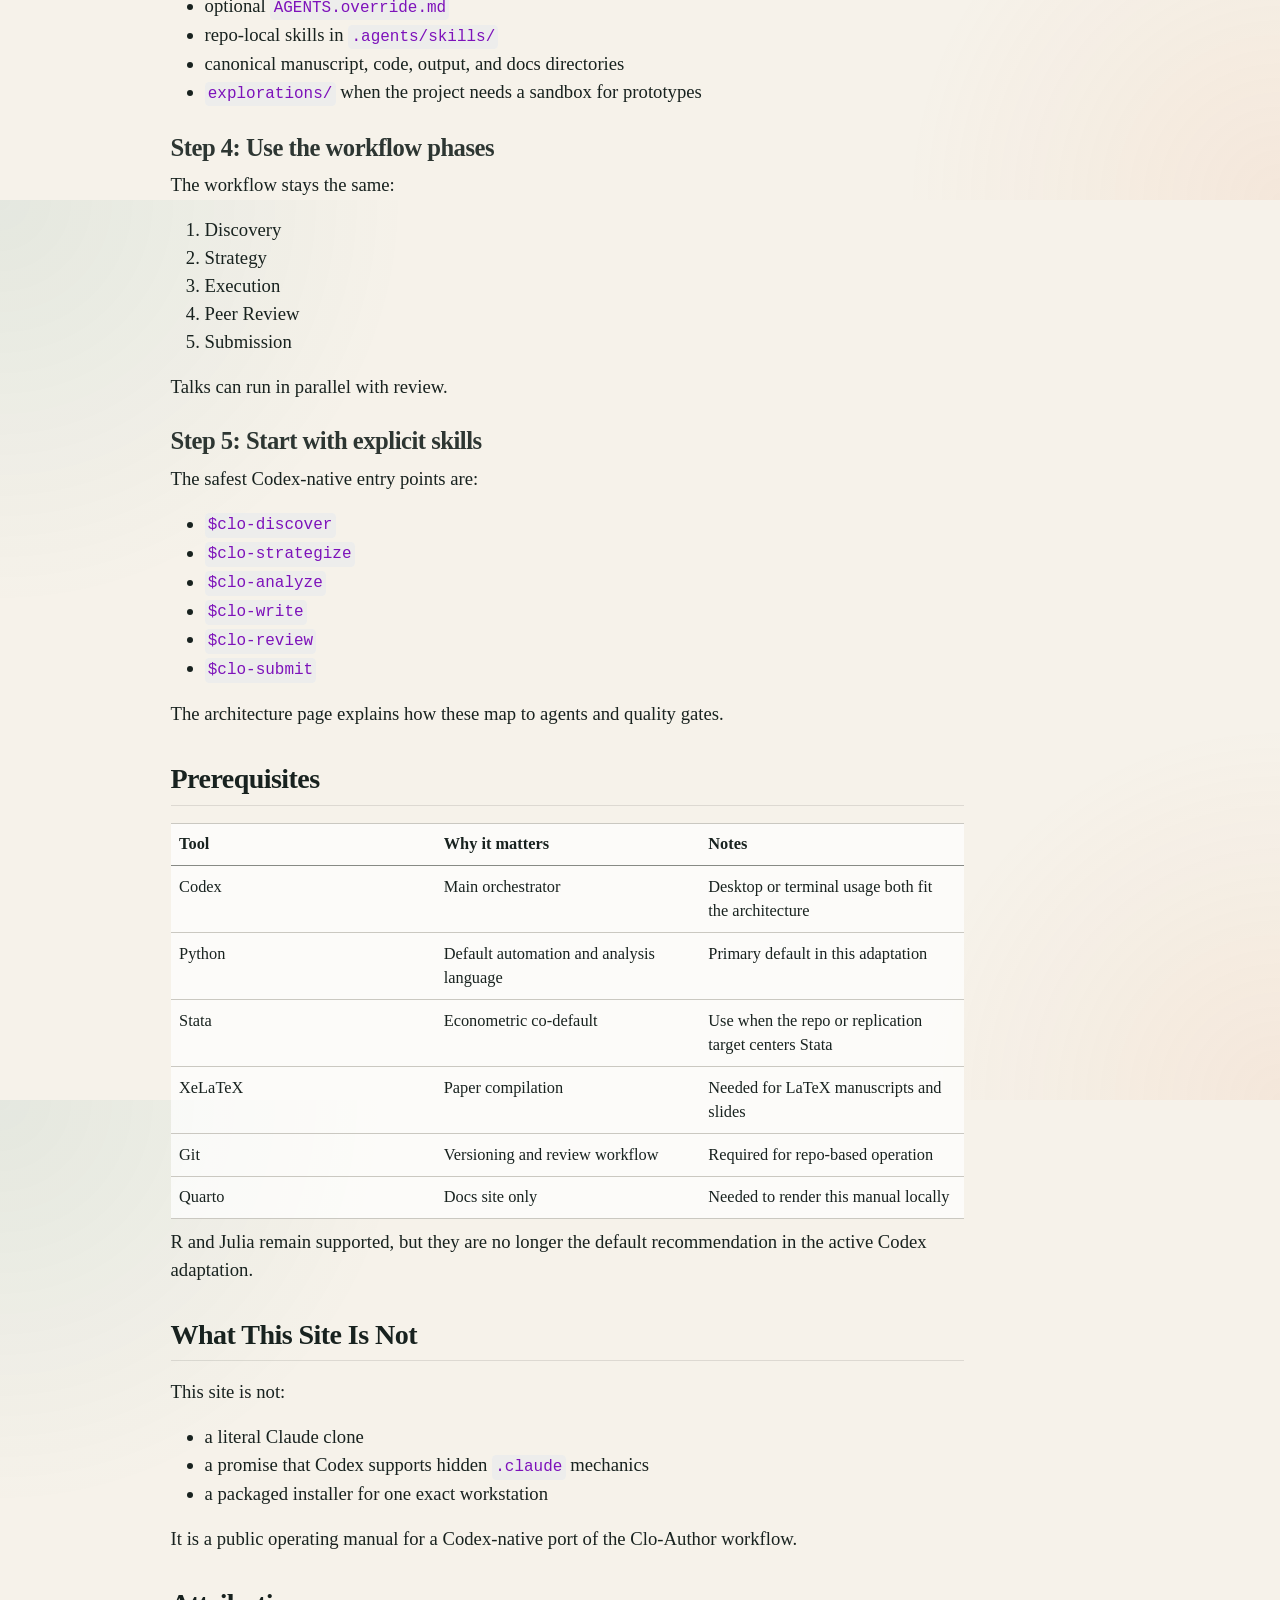
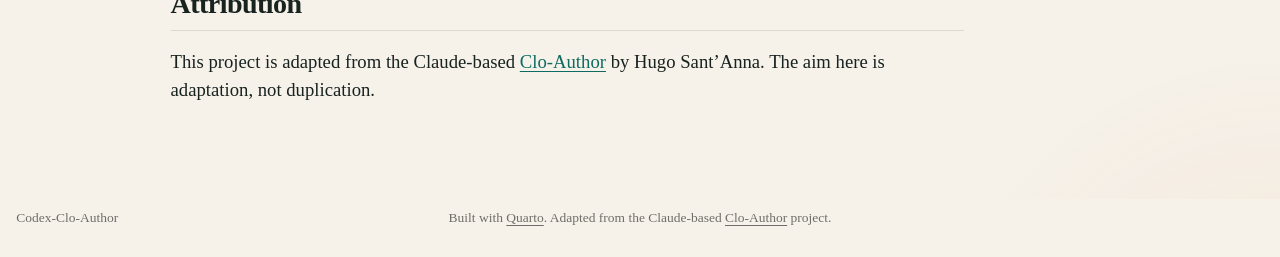
==== commit abce4b60: "docs: clarify clo-author attribution" ====
--- a/docs/index.html
+++ b/docs/index.html
@@ -323,7 +323,7 @@
 </section>
 <section id="attribution" class="level2">
 <h2 class="anchored" data-anchor-id="attribution">Attribution</h2>
-<p>This project is structurally inspired by <a href="https://hsantanna.org/clo-author/">The Clo-Author</a> by Hugo Sant’Anna. The aim here is adaptation, not duplication.</p>
+<p>This project is adapted from the Claude-based <a href="https://hsantanna.org/clo-author/">Clo-Author</a> by Hugo Sant’Anna. The aim here is adaptation, not duplication.</p>
 
 
 </section>
@@ -736,7 +736,7 @@
 <p>Codex-Clo-Author</p>
 </div>   
     <div class="nav-footer-center">
-<p>Built with <a href="https://quarto.org">Quarto</a>. Inspired by <a href="https://hsantanna.org/clo-author/">The Clo-Author</a>.</p>
+<p>Built with <a href="https://quarto.org">Quarto</a>. Adapted from the Claude-based <a href="https://hsantanna.org/clo-author/">Clo-Author</a> project.</p>
 </div>
     <div class="nav-footer-right">
       &nbsp;
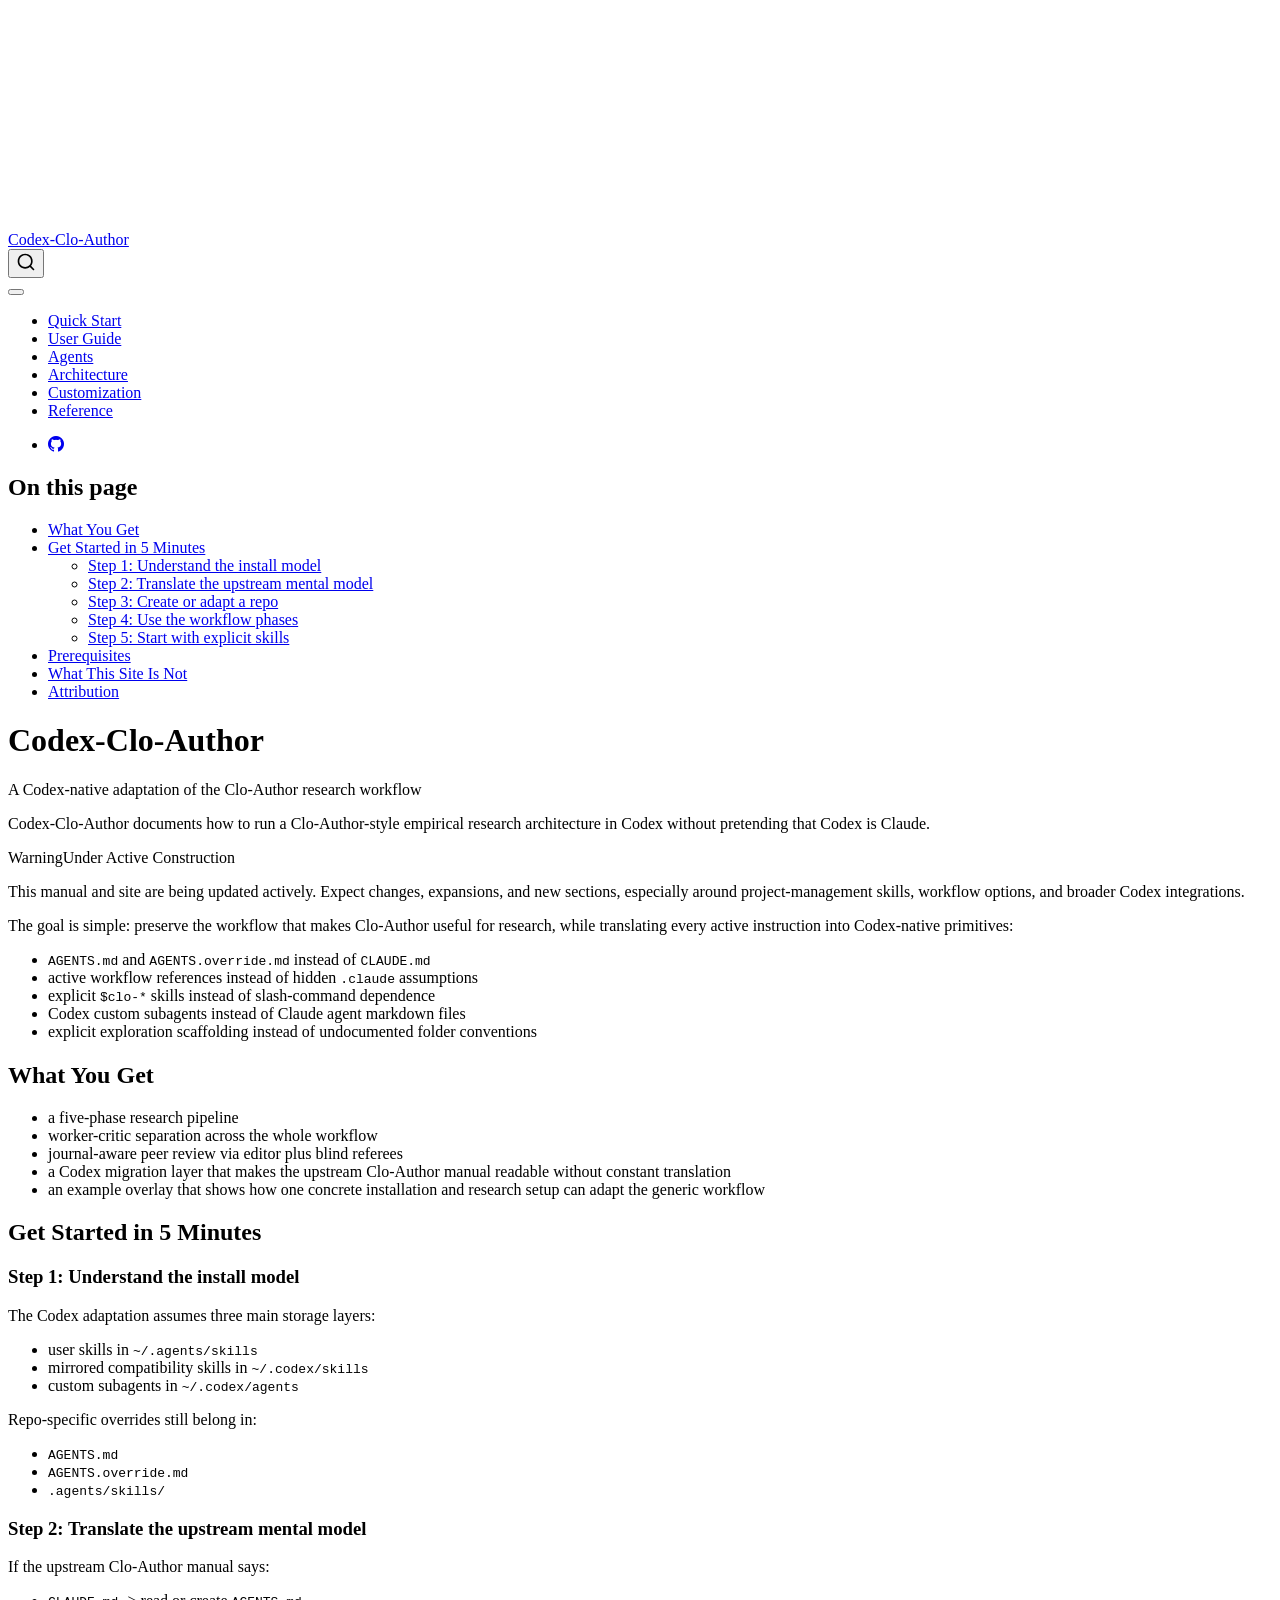
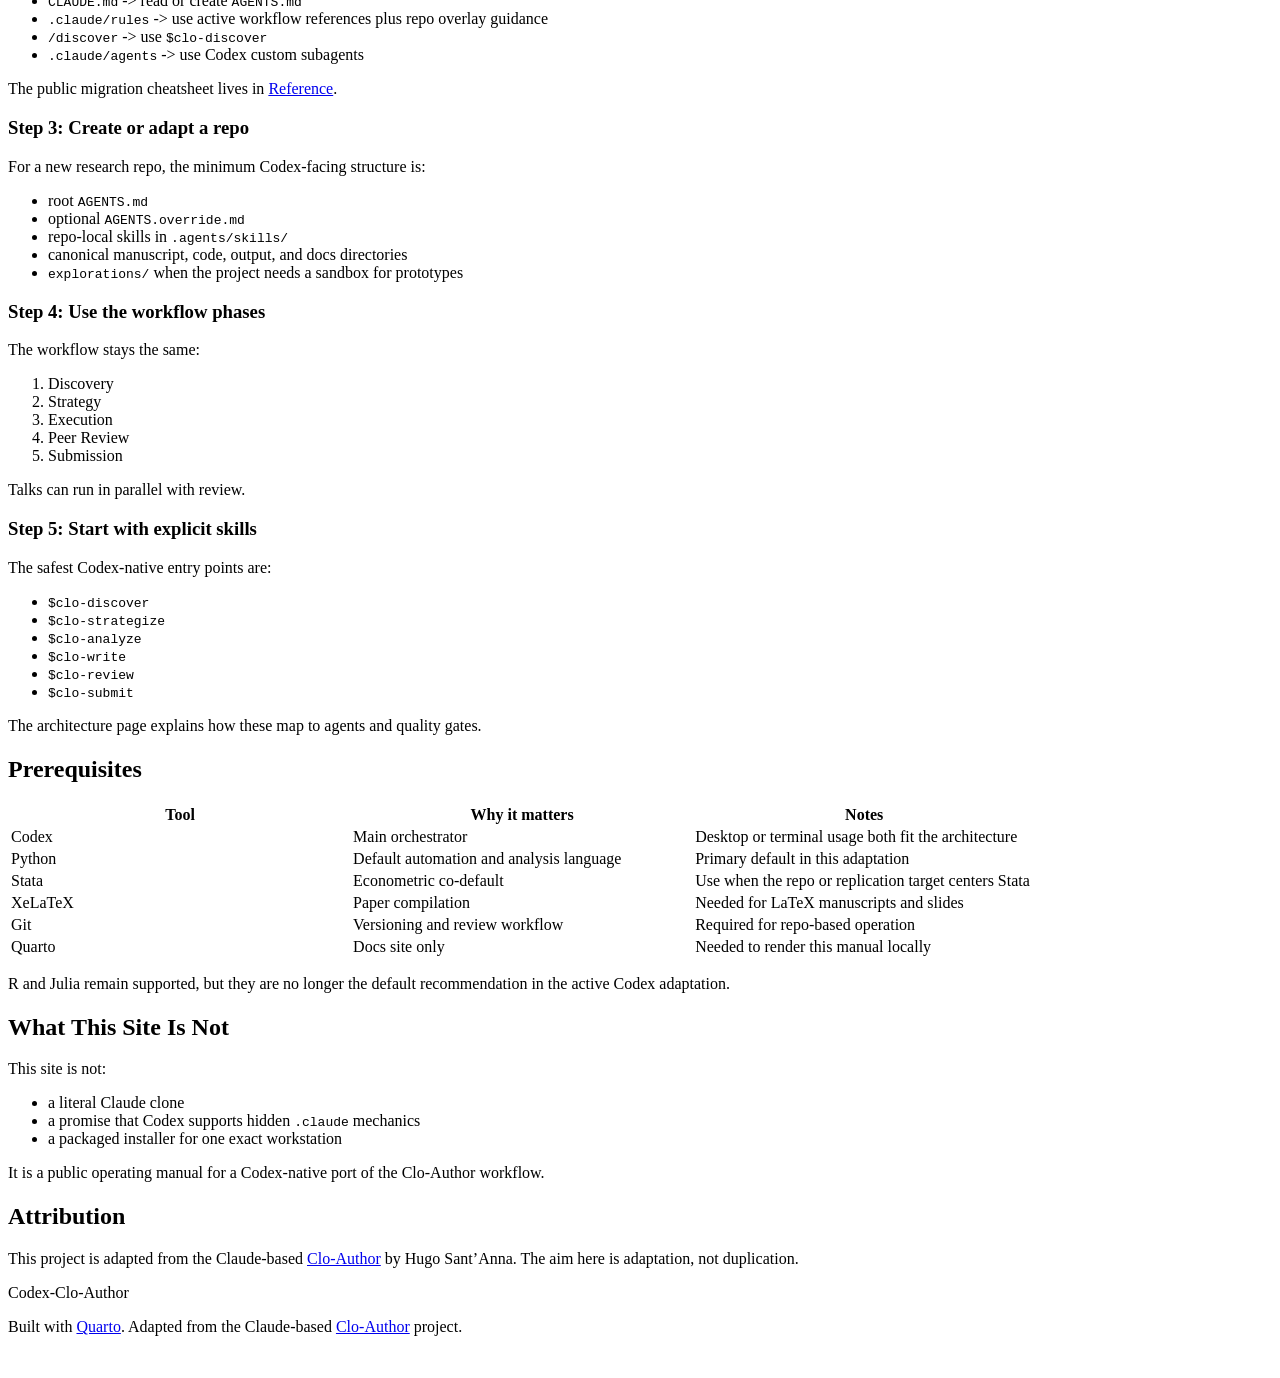
==== commit e4f1a276: "docs: generalize public positioning and journal examples" ====
--- a/docs/index.html
+++ b/docs/index.html
@@ -42,7 +42,7 @@
 <link href="site_libs/quarto-html/quarto-syntax-highlighting-845c23b38eaddc0f92fda52bfe77a8c8.css" rel="stylesheet" id="quarto-text-highlighting-styles">
 <script src="site_libs/bootstrap/bootstrap.min.js"></script>
 <link href="site_libs/bootstrap/bootstrap-icons.css" rel="stylesheet">
-<link href="site_libs/bootstrap/bootstrap-f24674b38d714e544534f10aa92ff5be.min.css" rel="stylesheet" append-hash="true" id="quarto-bootstrap" data-mode="light">
+<link href="site_libs/bootstrap/bootstrap-86d44c52fca6614dc8d65f4ce87f96eb.min.css" rel="stylesheet" append-hash="true" id="quarto-bootstrap" data-mode="light">
 <script id="quarto-search-options" type="application/json">{
   "location": "navbar",
   "copy-button": false,
@@ -178,6 +178,19 @@
 
 
 <p>Codex-Clo-Author documents how to run a Clo-Author-style empirical research architecture in Codex without pretending that Codex is Claude.</p>
+<div class="callout callout-style-default callout-warning callout-titled">
+<div class="callout-header d-flex align-content-center">
+<div class="callout-icon-container">
+<i class="callout-icon"></i>
+</div>
+<div class="callout-title-container flex-fill">
+<span class="screen-reader-only">Warning</span>Under Active Construction
+</div>
+</div>
+<div class="callout-body-container callout-body">
+<p>This manual and site are being updated actively. Expect changes, expansions, and new sections, especially around project-management skills, workflow options, and broader Codex integrations.</p>
+</div>
+</div>
 <p>The goal is simple: preserve the workflow that makes Clo-Author useful for research, while translating every active instruction into Codex-native primitives:</p>
 <ul>
 <li><code>AGENTS.md</code> and <code>AGENTS.override.md</code> instead of <code>CLAUDE.md</code></li>
@@ -193,7 +206,7 @@
 <li>worker-critic separation across the whole workflow</li>
 <li>journal-aware peer review via editor plus blind referees</li>
 <li>a Codex migration layer that makes the upstream Clo-Author manual readable without constant translation</li>
-<li>a Sebastian overlay that shows one concrete Windows-based installation and research setup</li>
+<li>an example overlay that shows how one concrete installation and research setup can adapt the generic workflow</li>
 </ul>
 </section>
 <section id="get-started-in-5-minutes" class="level2">
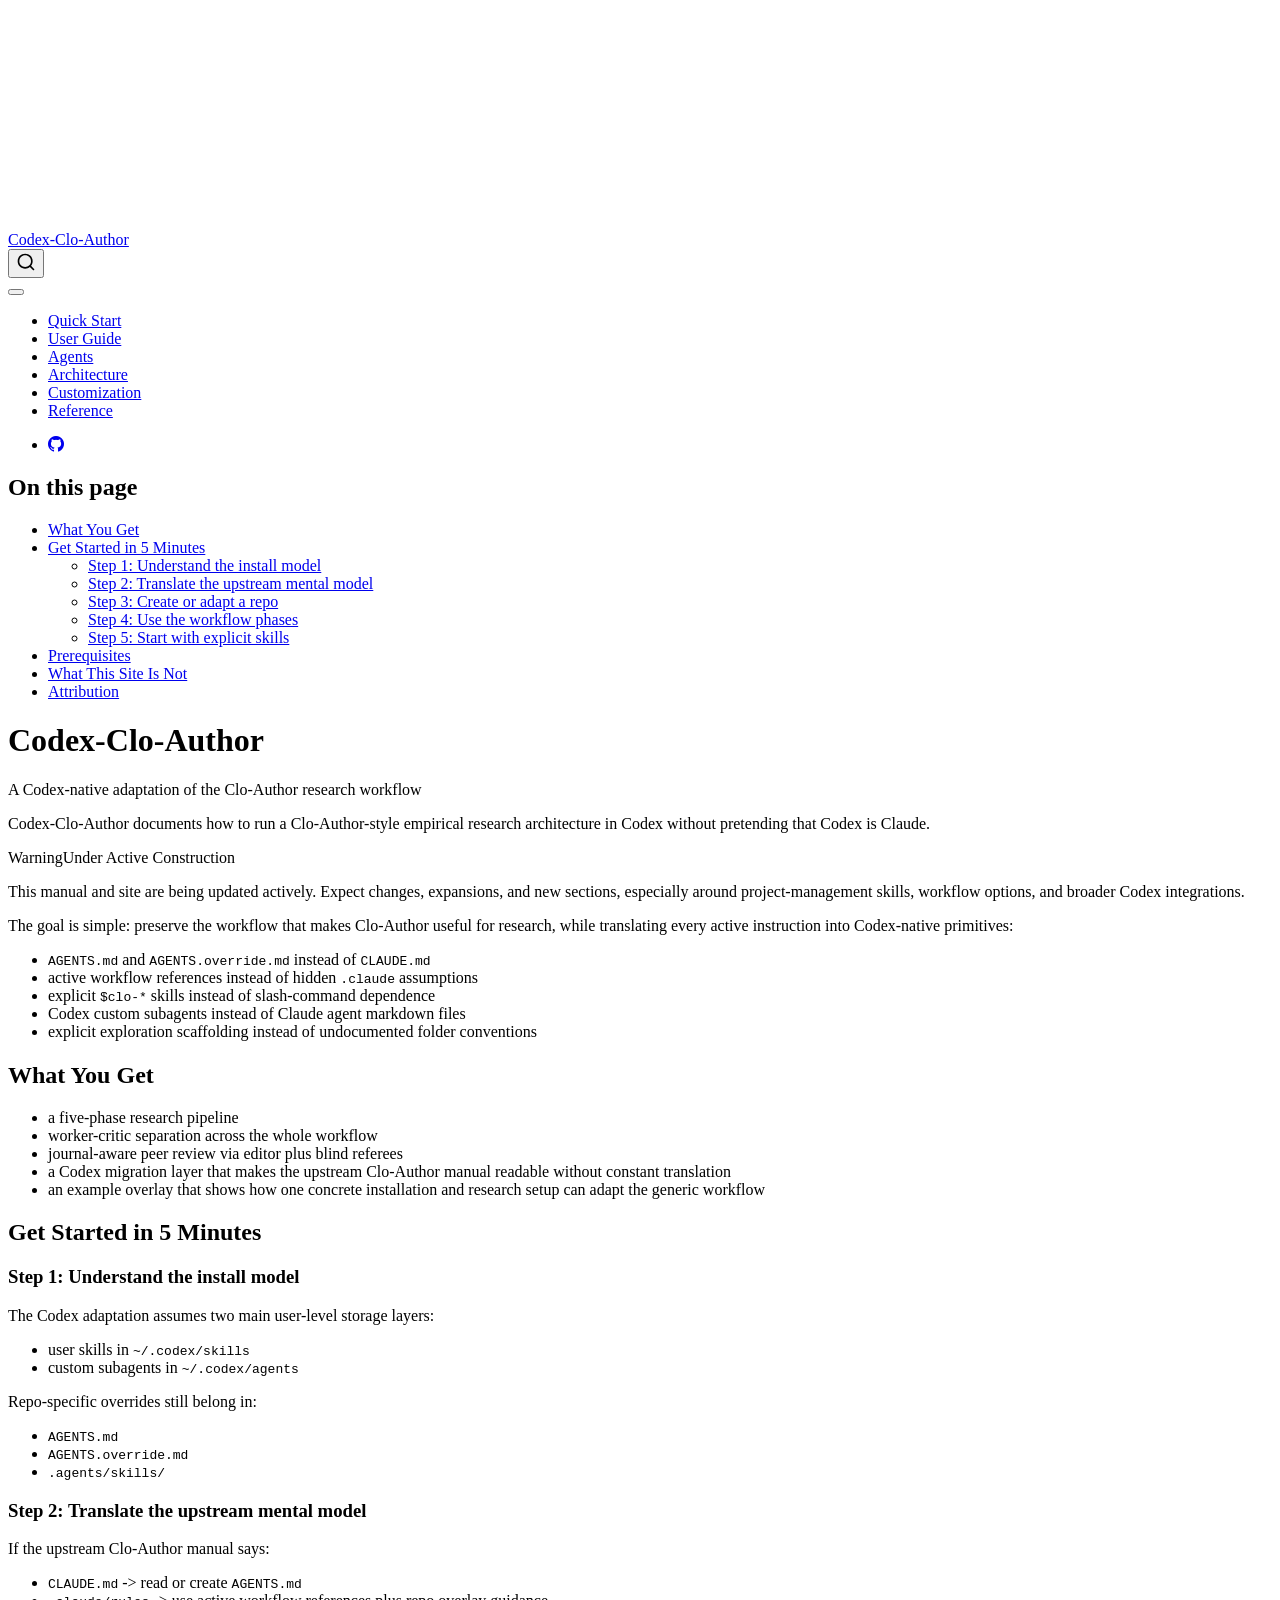
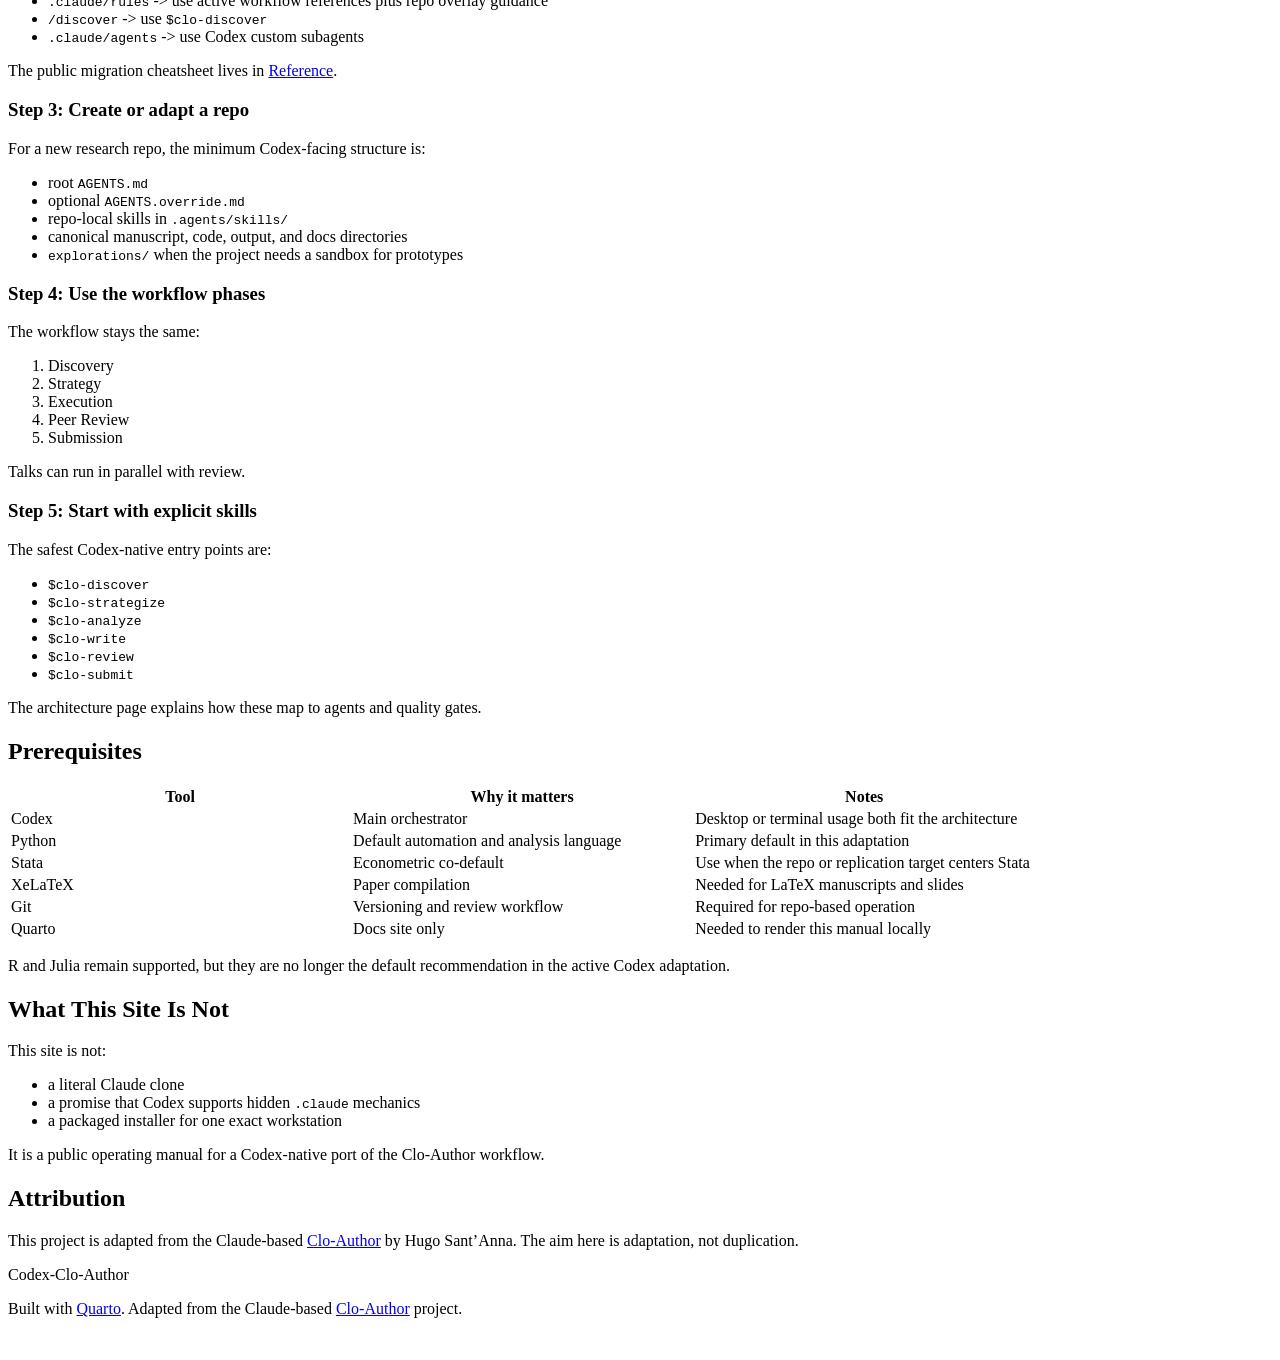
==== commit 93e6b11f: "docs: simplify public install model" ====
--- a/docs/index.html
+++ b/docs/index.html
@@ -213,10 +213,9 @@
 <h2 class="anchored" data-anchor-id="get-started-in-5-minutes">Get Started in 5 Minutes</h2>
 <section id="step-1-understand-the-install-model" class="level3">
 <h3 class="anchored" data-anchor-id="step-1-understand-the-install-model">Step 1: Understand the install model</h3>
-<p>The Codex adaptation assumes three main storage layers:</p>
+<p>The Codex adaptation assumes two main user-level storage layers:</p>
 <ul>
-<li>user skills in <code>~/.agents/skills</code></li>
-<li>mirrored compatibility skills in <code>~/.codex/skills</code></li>
+<li>user skills in <code>~/.codex/skills</code></li>
 <li>custom subagents in <code>~/.codex/agents</code></li>
 </ul>
 <p>Repo-specific overrides still belong in:</p>
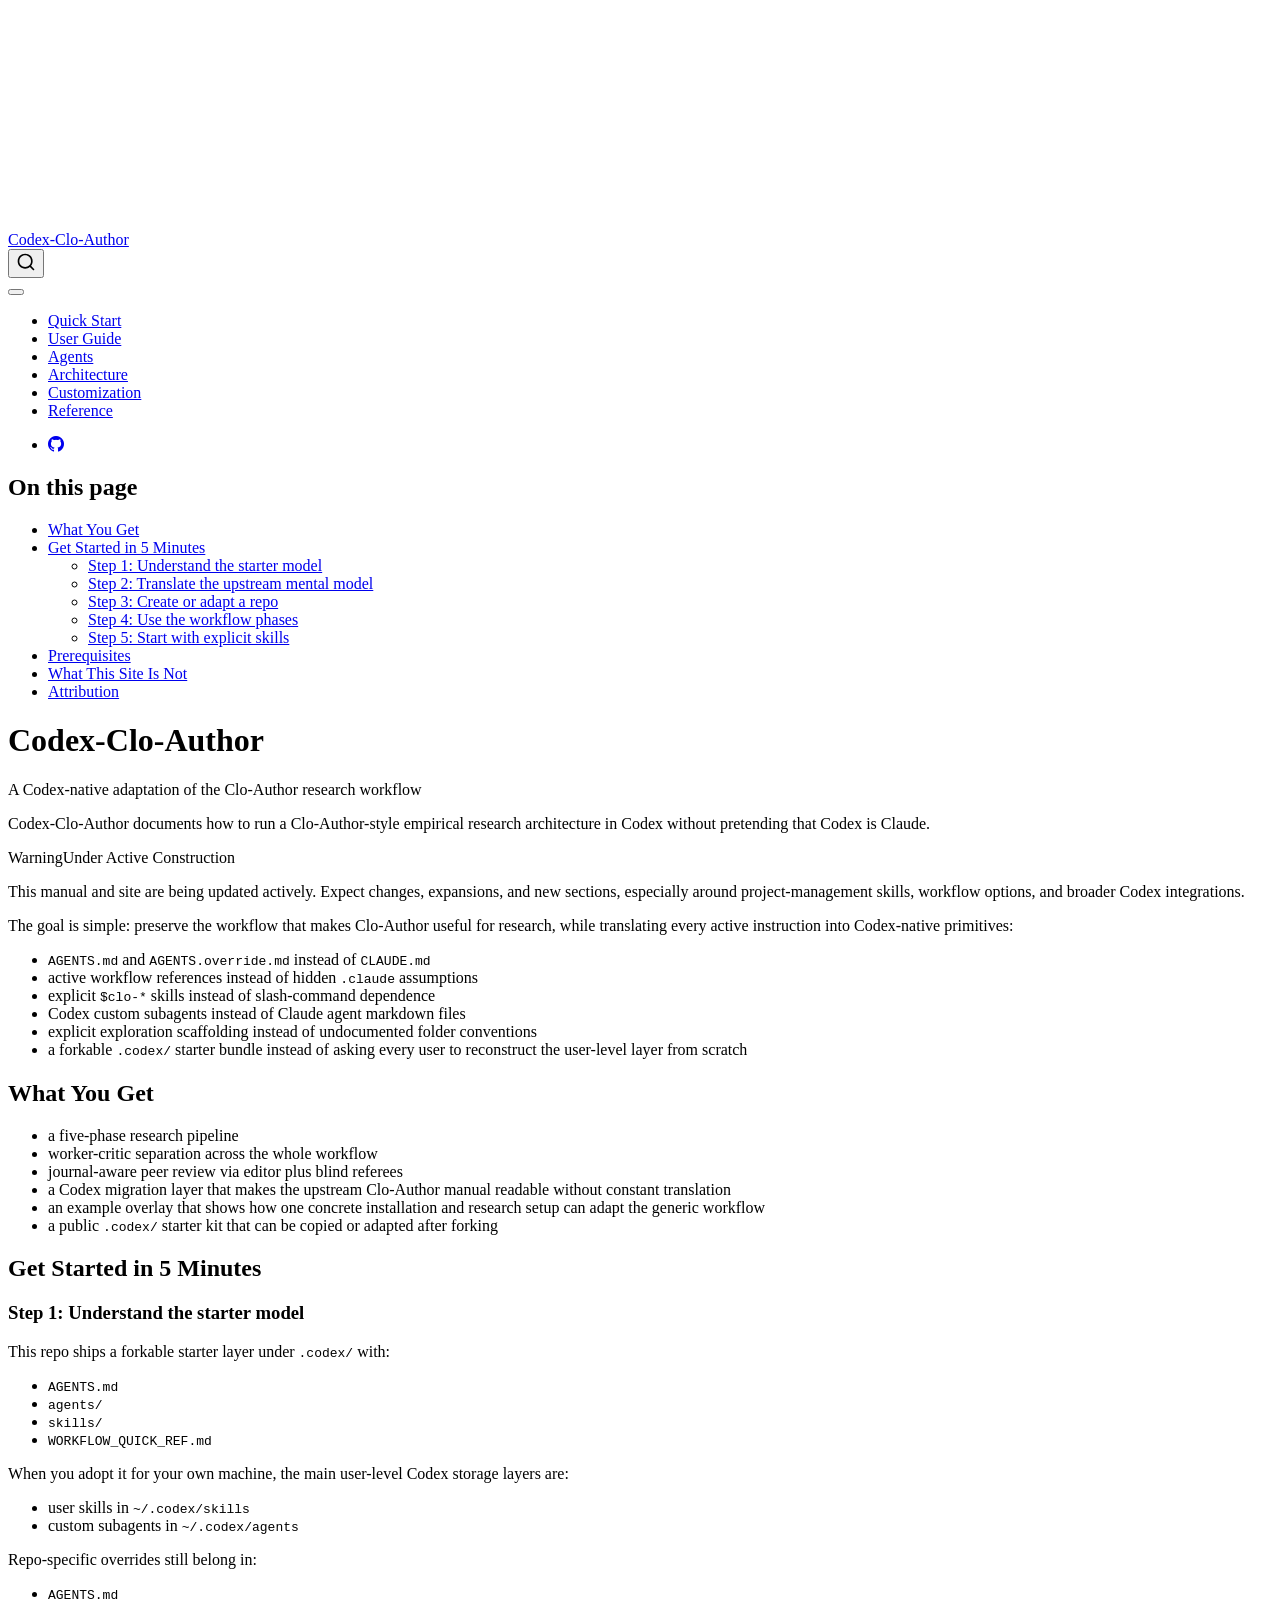
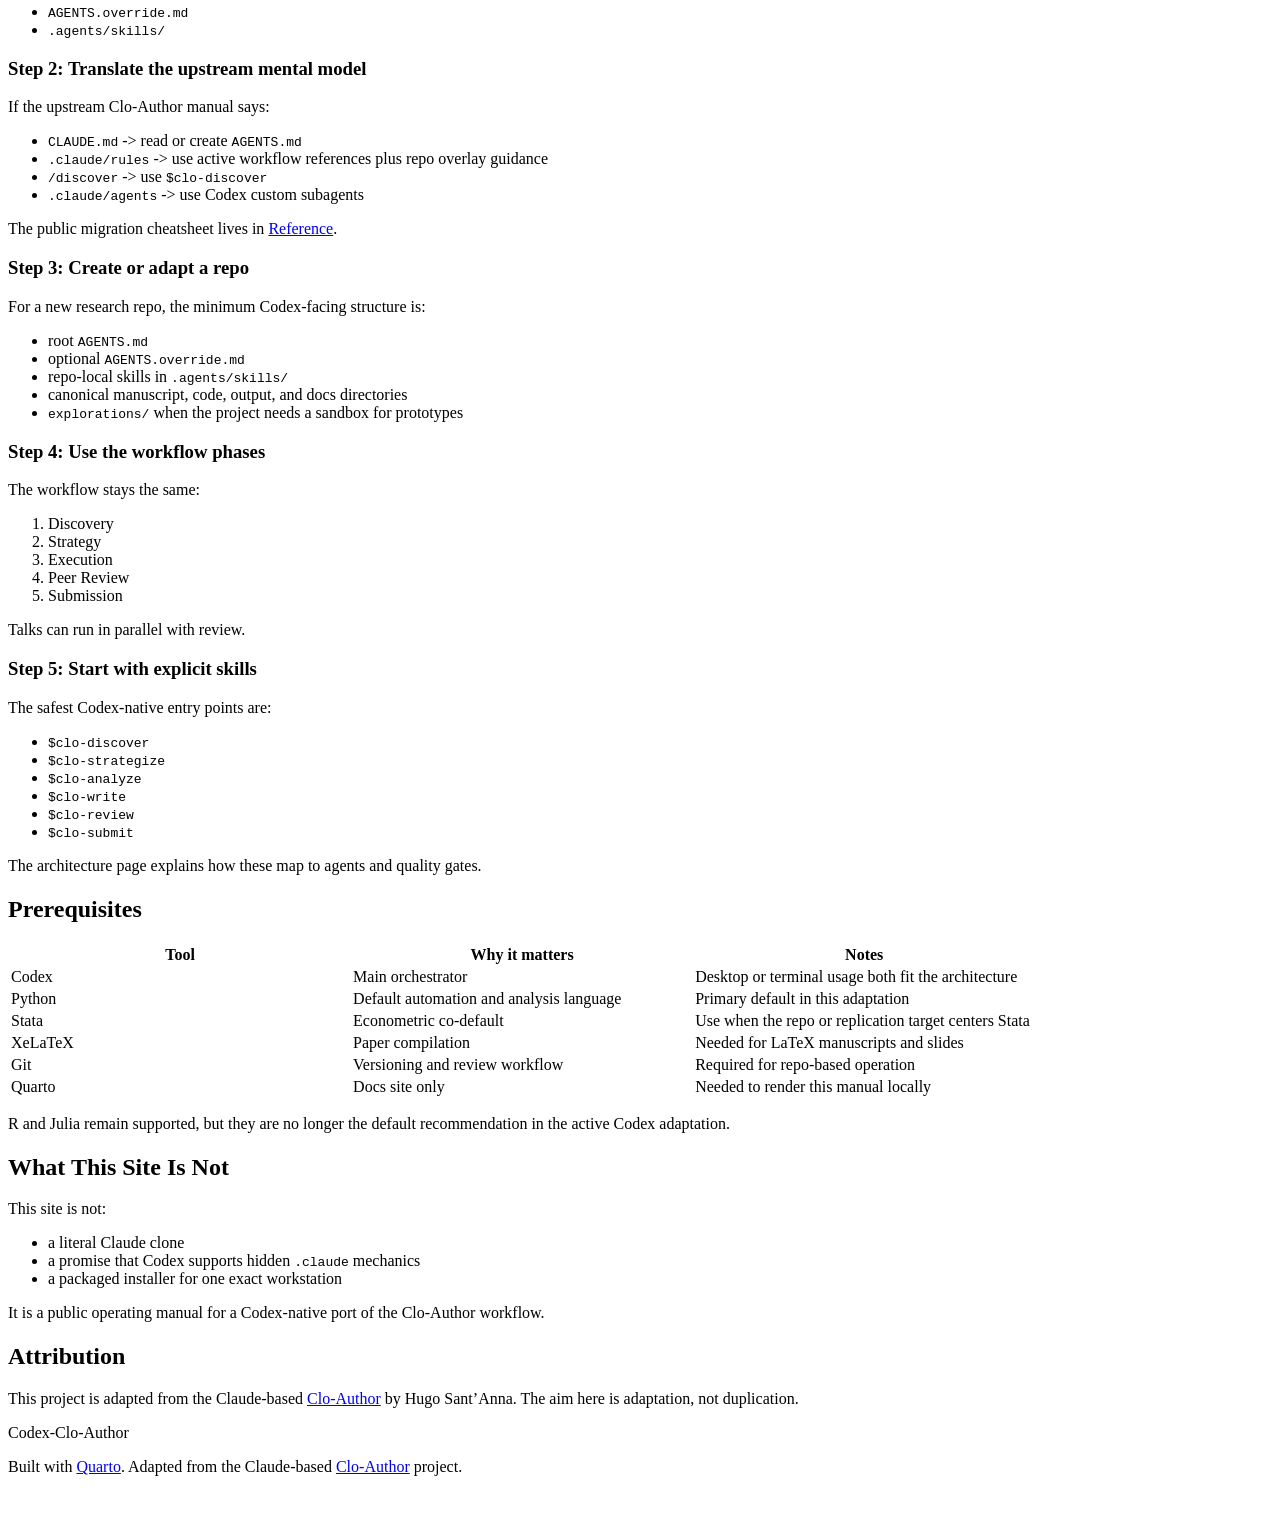
==== commit 87bcad17: "docs: add forkable codex starter bundle" ====
--- a/docs/index.html
+++ b/docs/index.html
@@ -142,7 +142,7 @@
   <li><a href="#what-you-get" id="toc-what-you-get" class="nav-link active" data-scroll-target="#what-you-get">What You Get</a></li>
   <li><a href="#get-started-in-5-minutes" id="toc-get-started-in-5-minutes" class="nav-link" data-scroll-target="#get-started-in-5-minutes">Get Started in 5 Minutes</a>
   <ul class="collapse">
-  <li><a href="#step-1-understand-the-install-model" id="toc-step-1-understand-the-install-model" class="nav-link" data-scroll-target="#step-1-understand-the-install-model">Step 1: Understand the install model</a></li>
+  <li><a href="#step-1-understand-the-starter-model" id="toc-step-1-understand-the-starter-model" class="nav-link" data-scroll-target="#step-1-understand-the-starter-model">Step 1: Understand the starter model</a></li>
   <li><a href="#step-2-translate-the-upstream-mental-model" id="toc-step-2-translate-the-upstream-mental-model" class="nav-link" data-scroll-target="#step-2-translate-the-upstream-mental-model">Step 2: Translate the upstream mental model</a></li>
   <li><a href="#step-3-create-or-adapt-a-repo" id="toc-step-3-create-or-adapt-a-repo" class="nav-link" data-scroll-target="#step-3-create-or-adapt-a-repo">Step 3: Create or adapt a repo</a></li>
   <li><a href="#step-4-use-the-workflow-phases" id="toc-step-4-use-the-workflow-phases" class="nav-link" data-scroll-target="#step-4-use-the-workflow-phases">Step 4: Use the workflow phases</a></li>
@@ -198,6 +198,7 @@
 <li>explicit <code>$clo-*</code> skills instead of slash-command dependence</li>
 <li>Codex custom subagents instead of Claude agent markdown files</li>
 <li>explicit exploration scaffolding instead of undocumented folder conventions</li>
+<li>a forkable <code>.codex/</code> starter bundle instead of asking every user to reconstruct the user-level layer from scratch</li>
 </ul>
 <section id="what-you-get" class="level2">
 <h2 class="anchored" data-anchor-id="what-you-get">What You Get</h2>
@@ -207,13 +208,21 @@
 <li>journal-aware peer review via editor plus blind referees</li>
 <li>a Codex migration layer that makes the upstream Clo-Author manual readable without constant translation</li>
 <li>an example overlay that shows how one concrete installation and research setup can adapt the generic workflow</li>
+<li>a public <code>.codex/</code> starter kit that can be copied or adapted after forking</li>
 </ul>
 </section>
 <section id="get-started-in-5-minutes" class="level2">
 <h2 class="anchored" data-anchor-id="get-started-in-5-minutes">Get Started in 5 Minutes</h2>
-<section id="step-1-understand-the-install-model" class="level3">
-<h3 class="anchored" data-anchor-id="step-1-understand-the-install-model">Step 1: Understand the install model</h3>
-<p>The Codex adaptation assumes two main user-level storage layers:</p>
+<section id="step-1-understand-the-starter-model" class="level3">
+<h3 class="anchored" data-anchor-id="step-1-understand-the-starter-model">Step 1: Understand the starter model</h3>
+<p>This repo ships a forkable starter layer under <code>.codex/</code> with:</p>
+<ul>
+<li><code>AGENTS.md</code></li>
+<li><code>agents/</code></li>
+<li><code>skills/</code></li>
+<li><code>WORKFLOW_QUICK_REF.md</code></li>
+</ul>
+<p>When you adopt it for your own machine, the main user-level Codex storage layers are:</p>
 <ul>
 <li>user skills in <code>~/.codex/skills</code></li>
 <li>custom subagents in <code>~/.codex/agents</code></li>
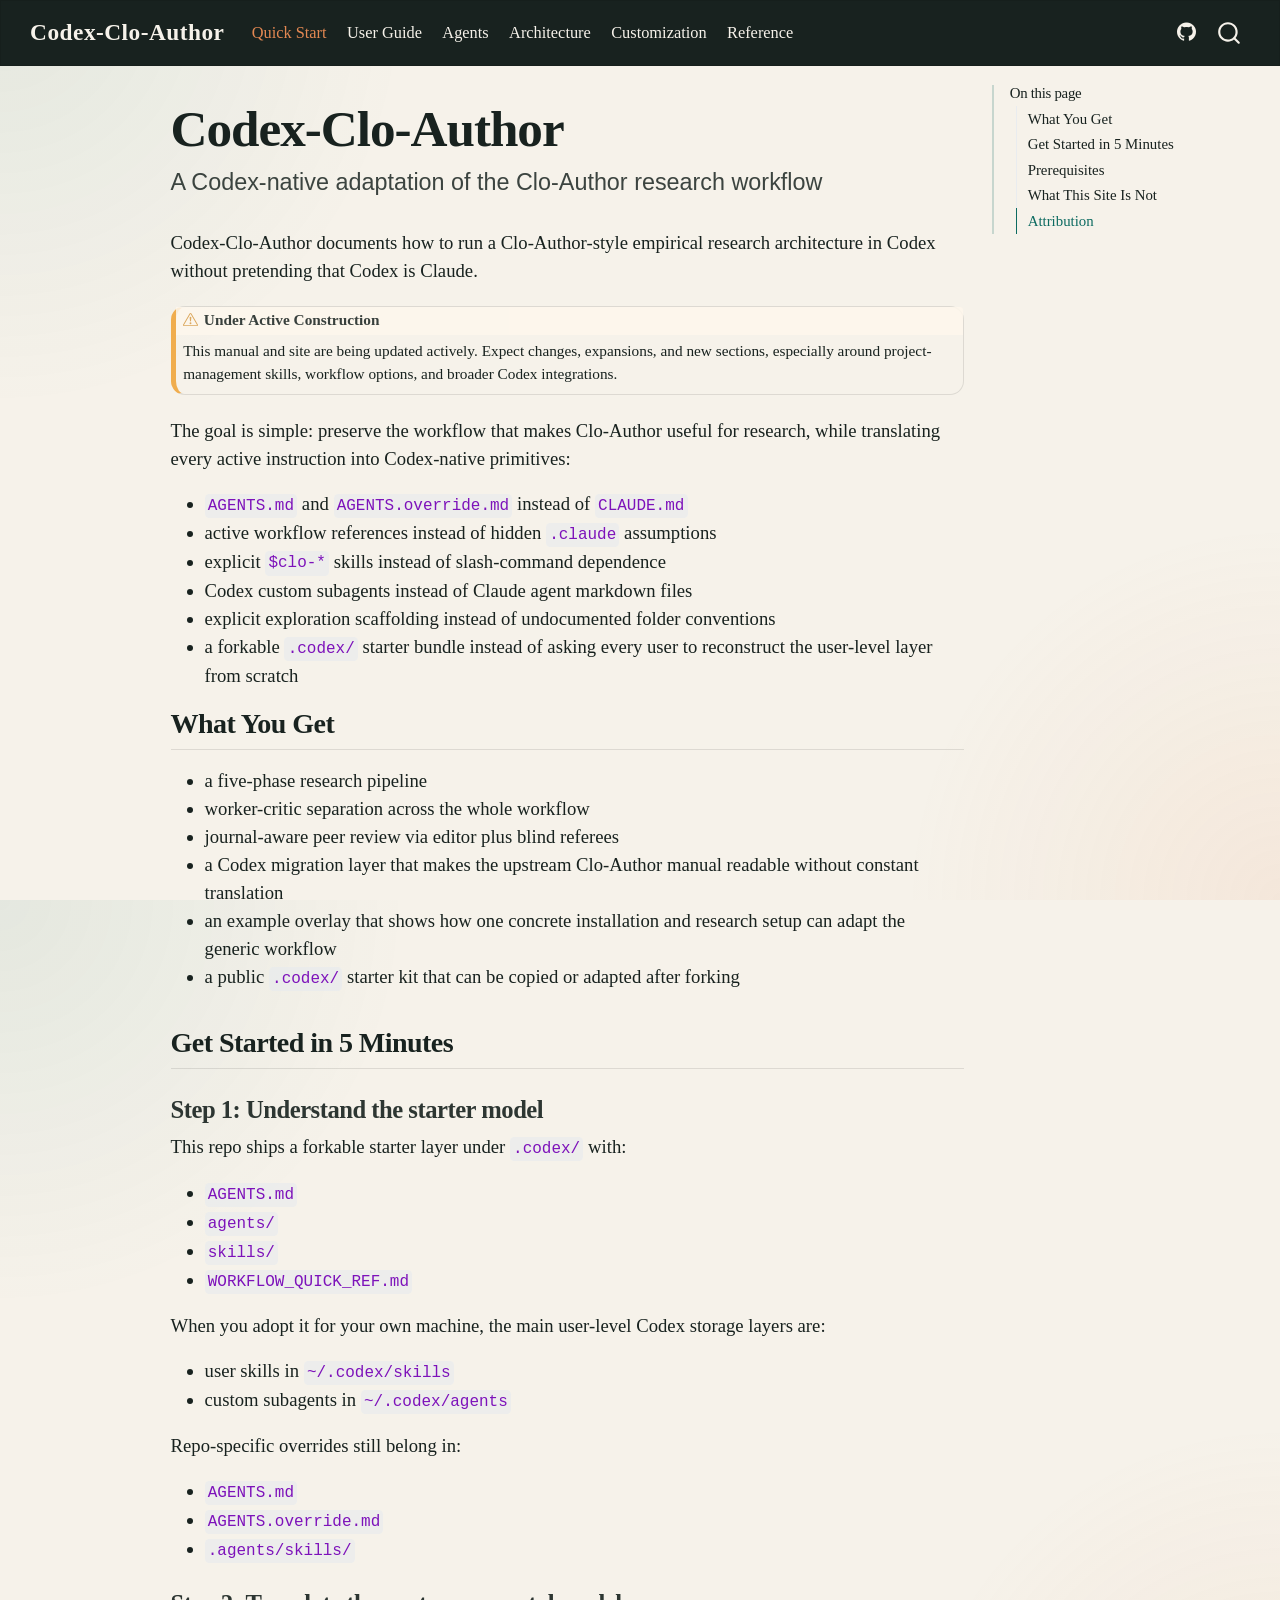
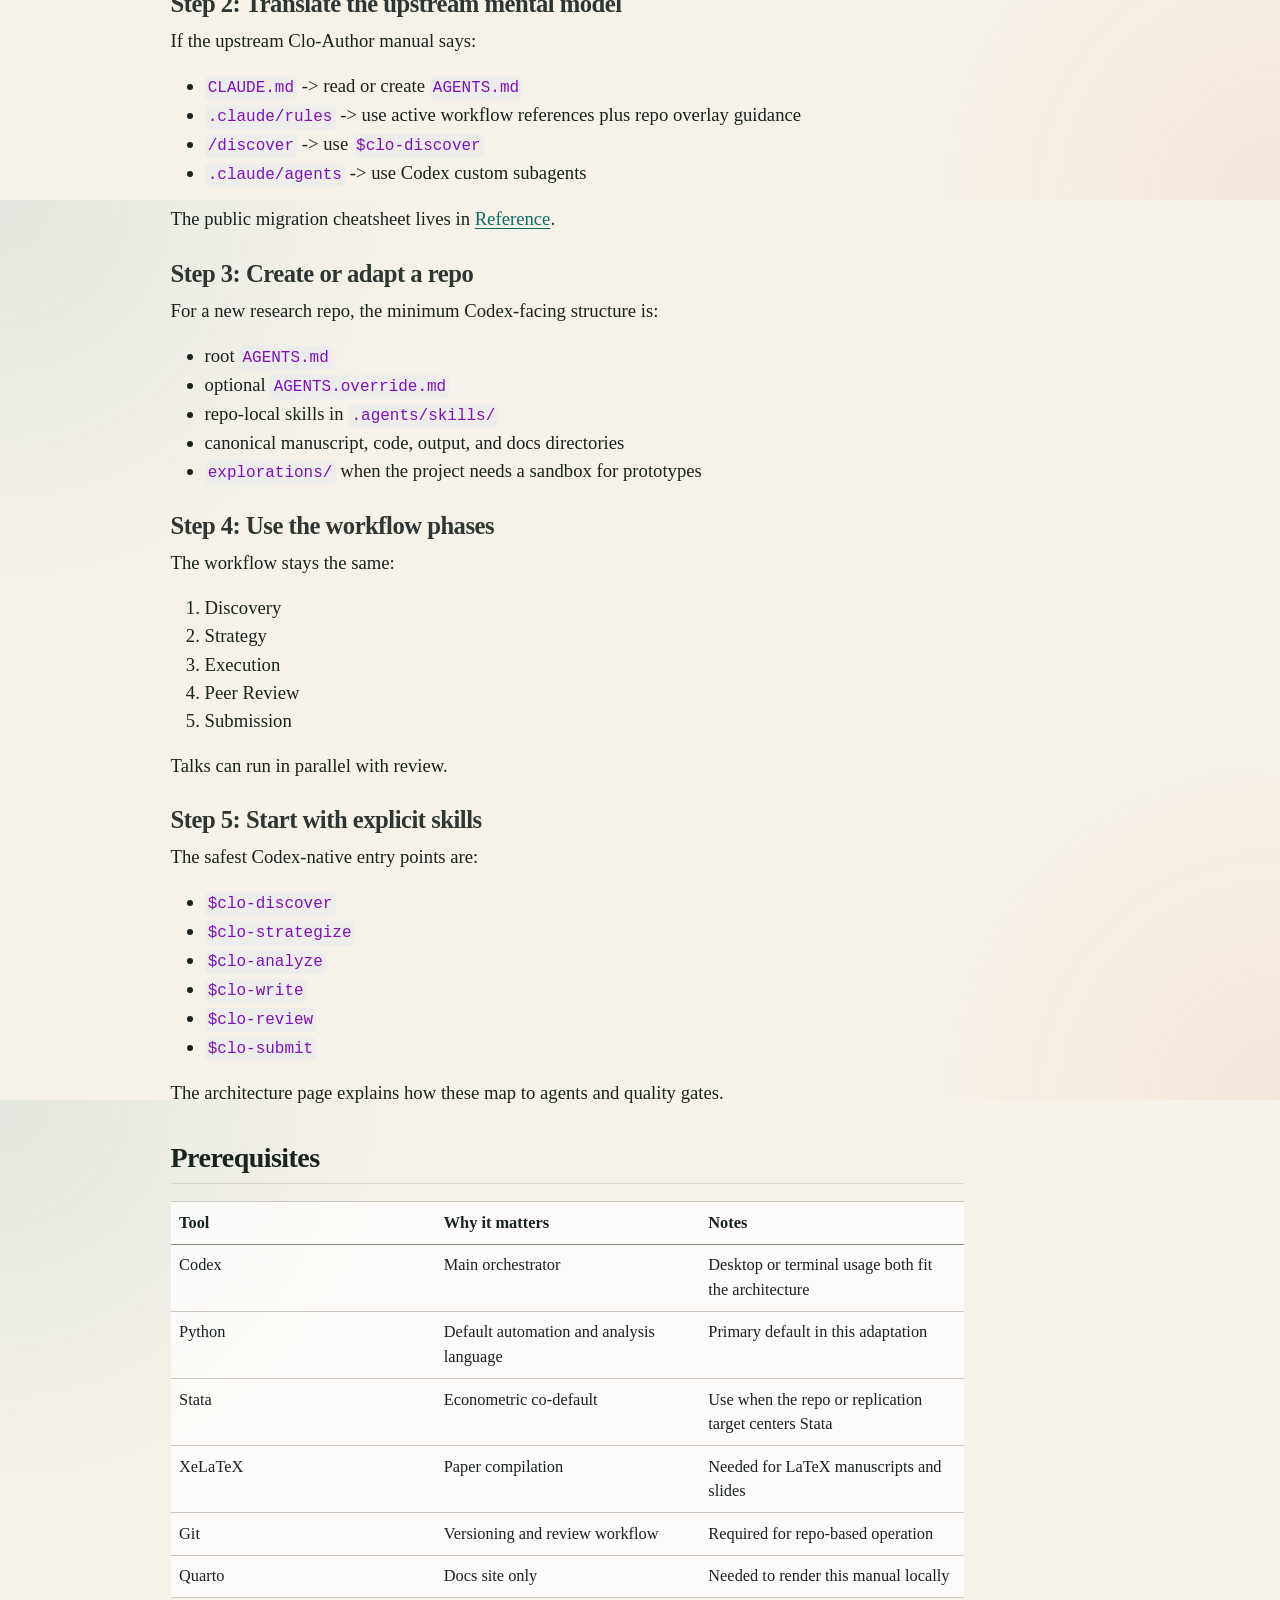
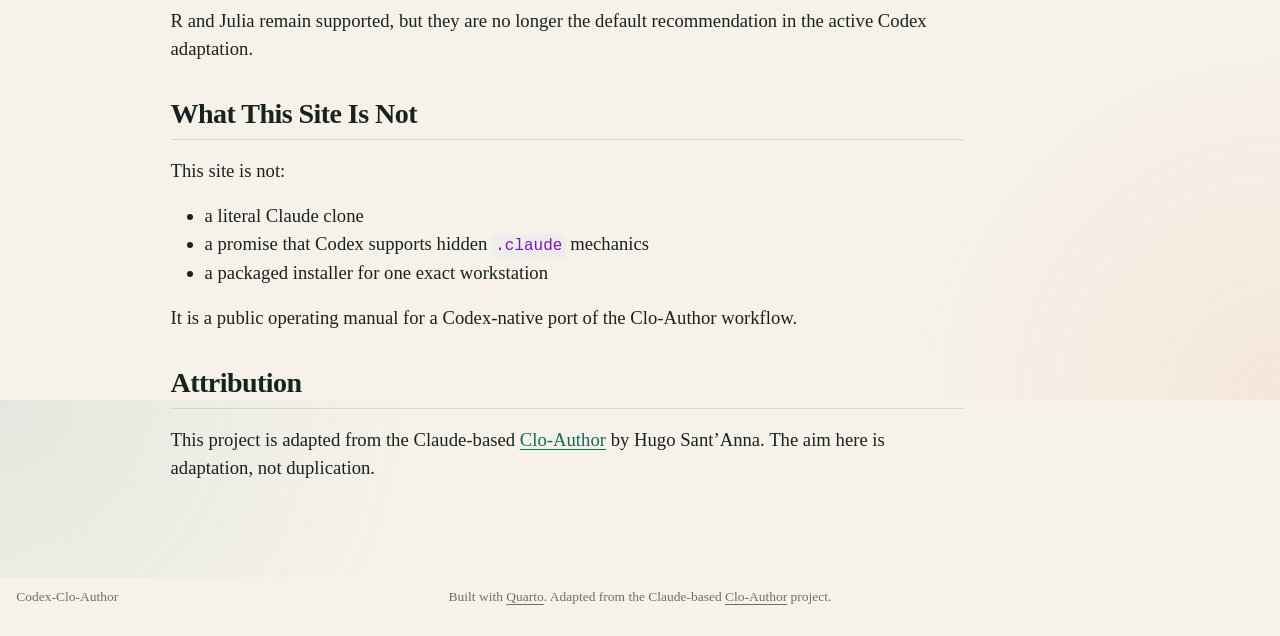
==== commit e4f67f6d: "chore: render docs" ====
--- a/docs/index.html
+++ b/docs/index.html
@@ -42,7 +42,7 @@
 <link href="site_libs/quarto-html/quarto-syntax-highlighting-845c23b38eaddc0f92fda52bfe77a8c8.css" rel="stylesheet" id="quarto-text-highlighting-styles">
 <script src="site_libs/bootstrap/bootstrap.min.js"></script>
 <link href="site_libs/bootstrap/bootstrap-icons.css" rel="stylesheet">
-<link href="site_libs/bootstrap/bootstrap-86d44c52fca6614dc8d65f4ce87f96eb.min.css" rel="stylesheet" append-hash="true" id="quarto-bootstrap" data-mode="light">
+<link href="site_libs/bootstrap/bootstrap-1ad9cb5930769bbc701e83495f9026cc.min.css" rel="stylesheet" append-hash="true" id="quarto-bootstrap" data-mode="light">
 <script id="quarto-search-options" type="application/json">{
   "location": "navbar",
   "copy-button": false,
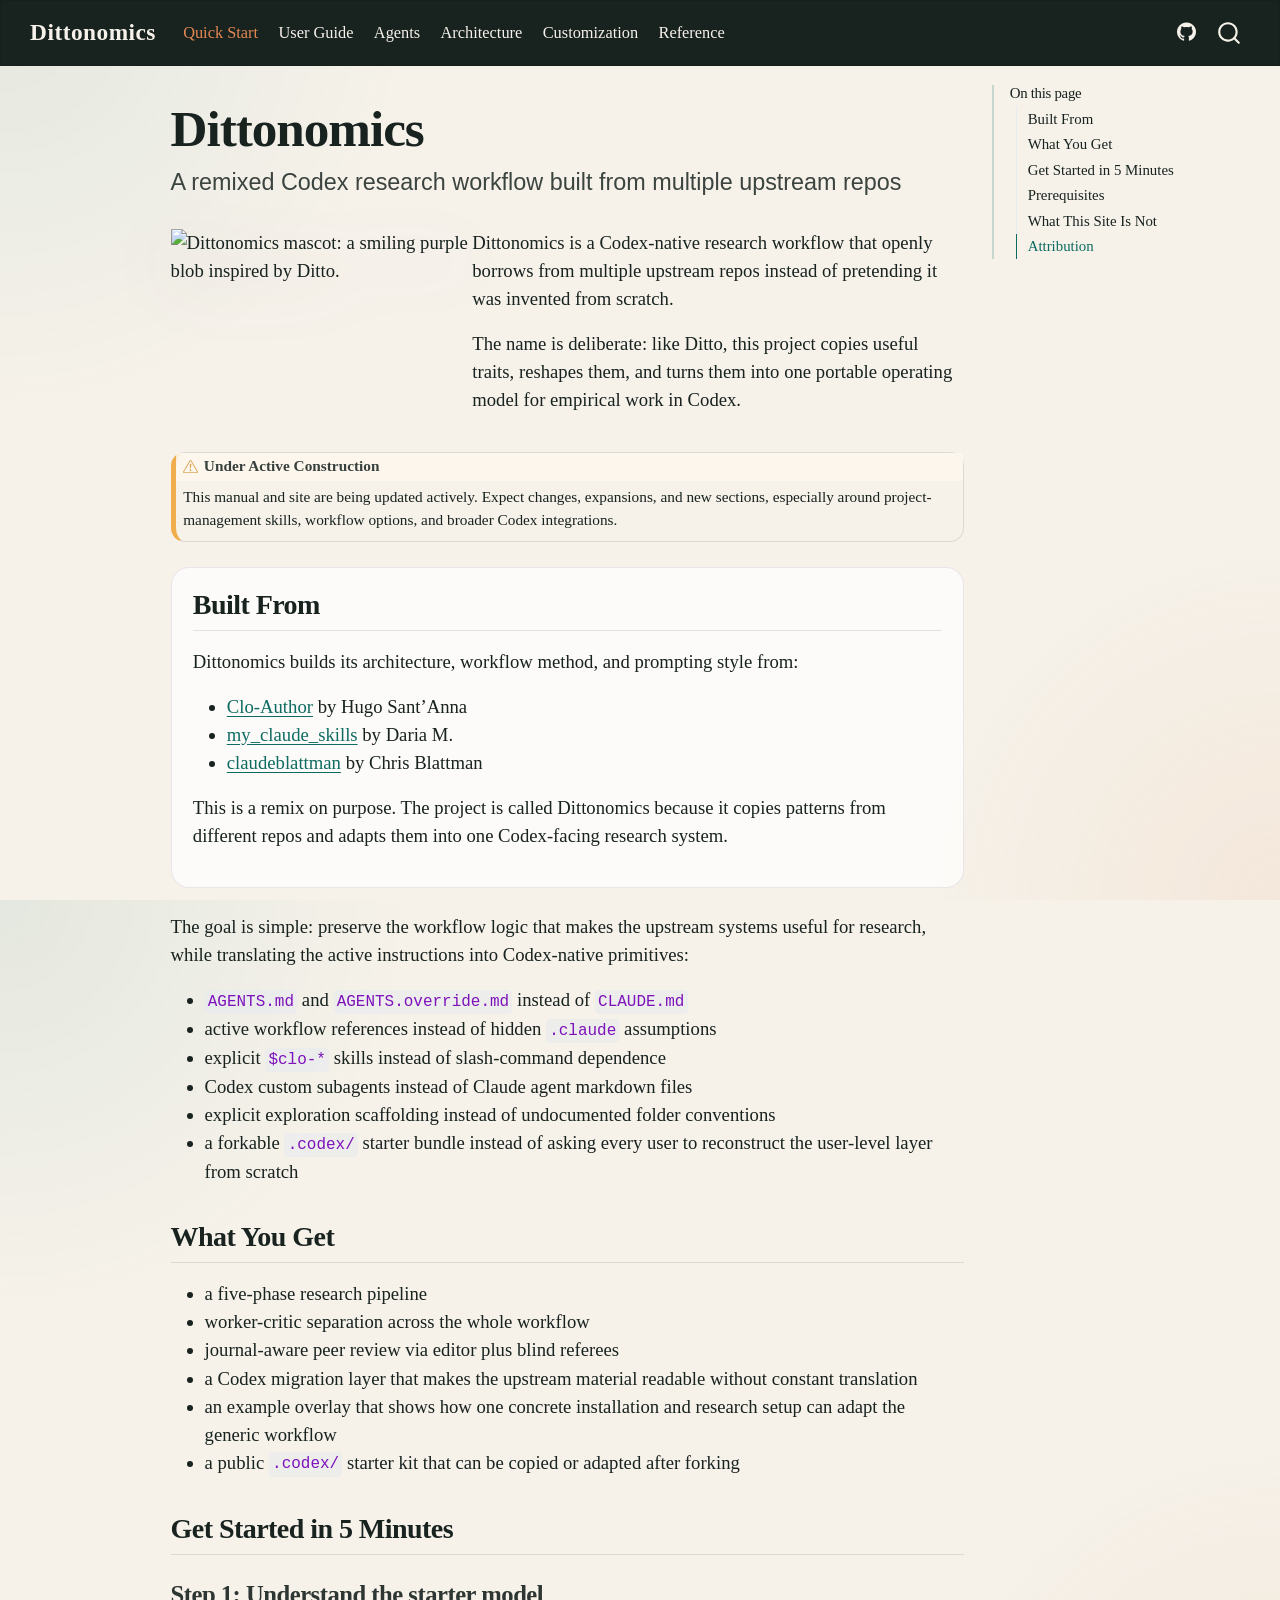
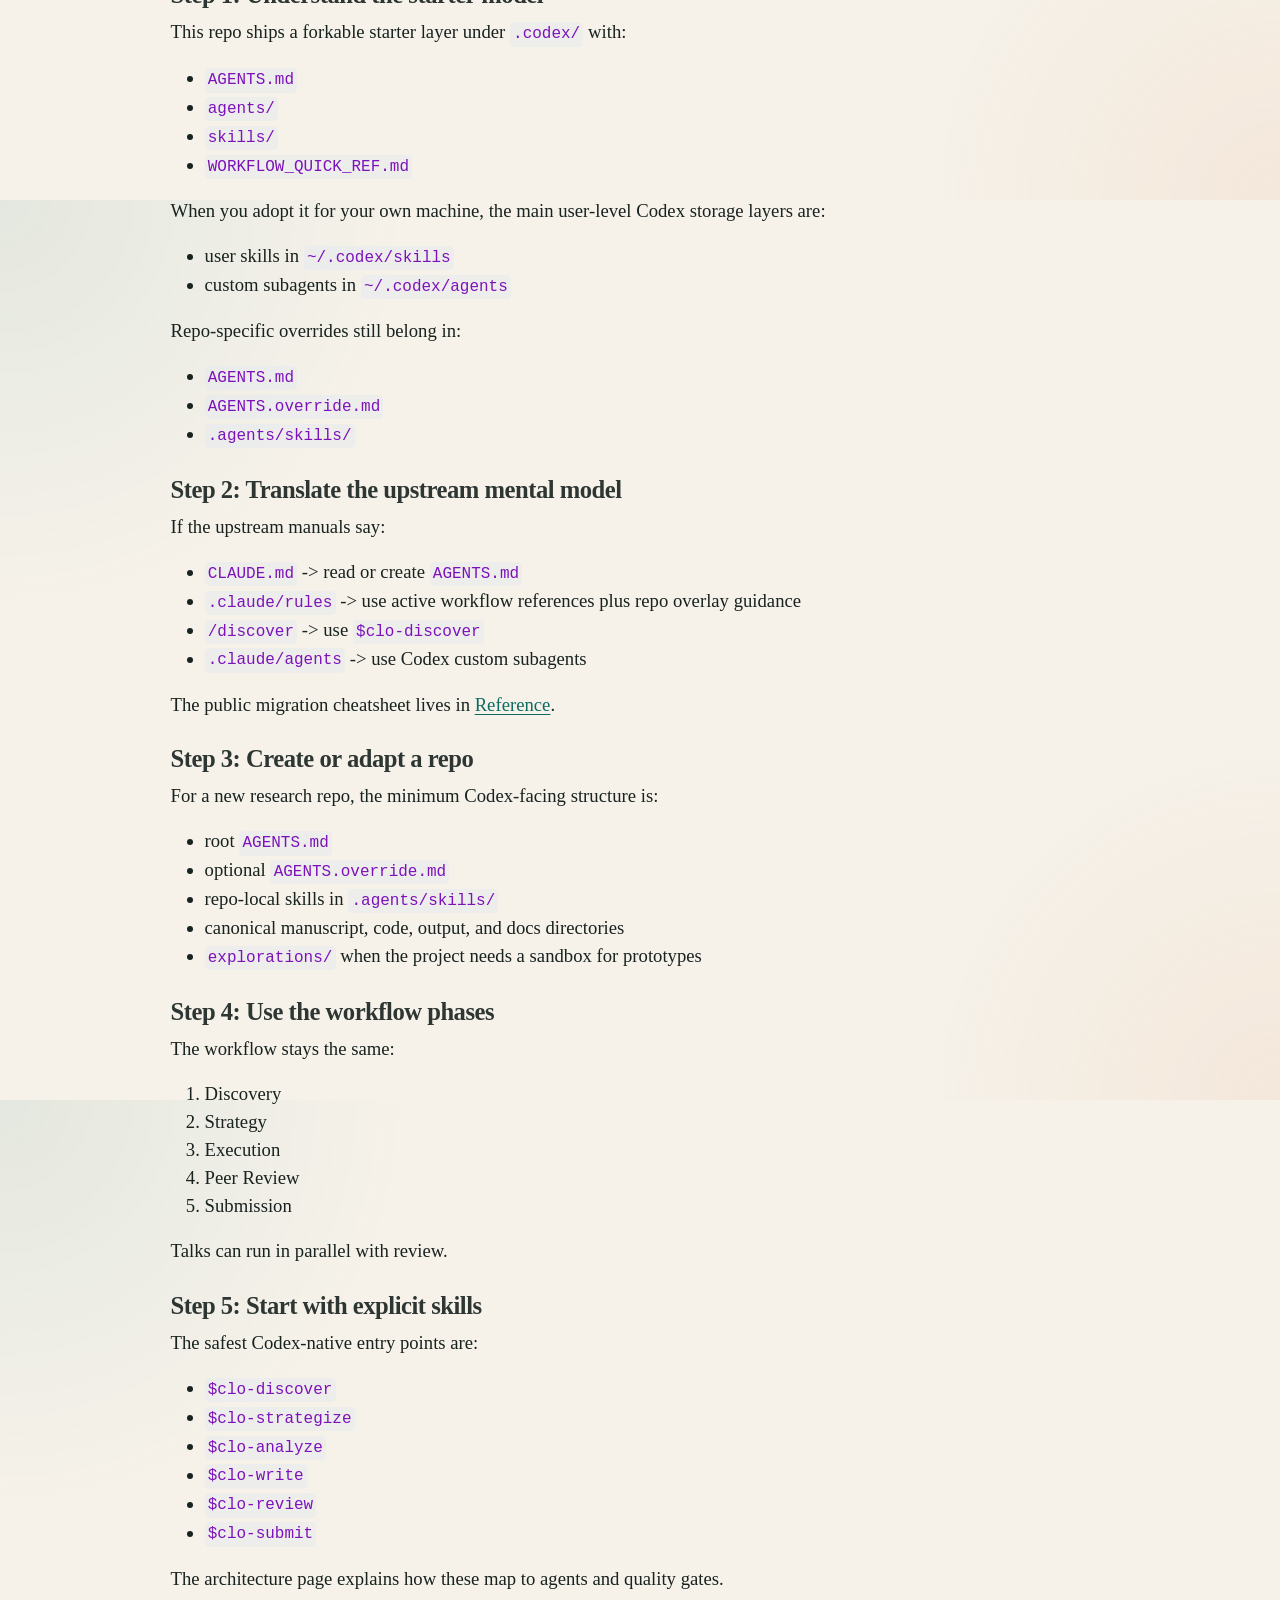
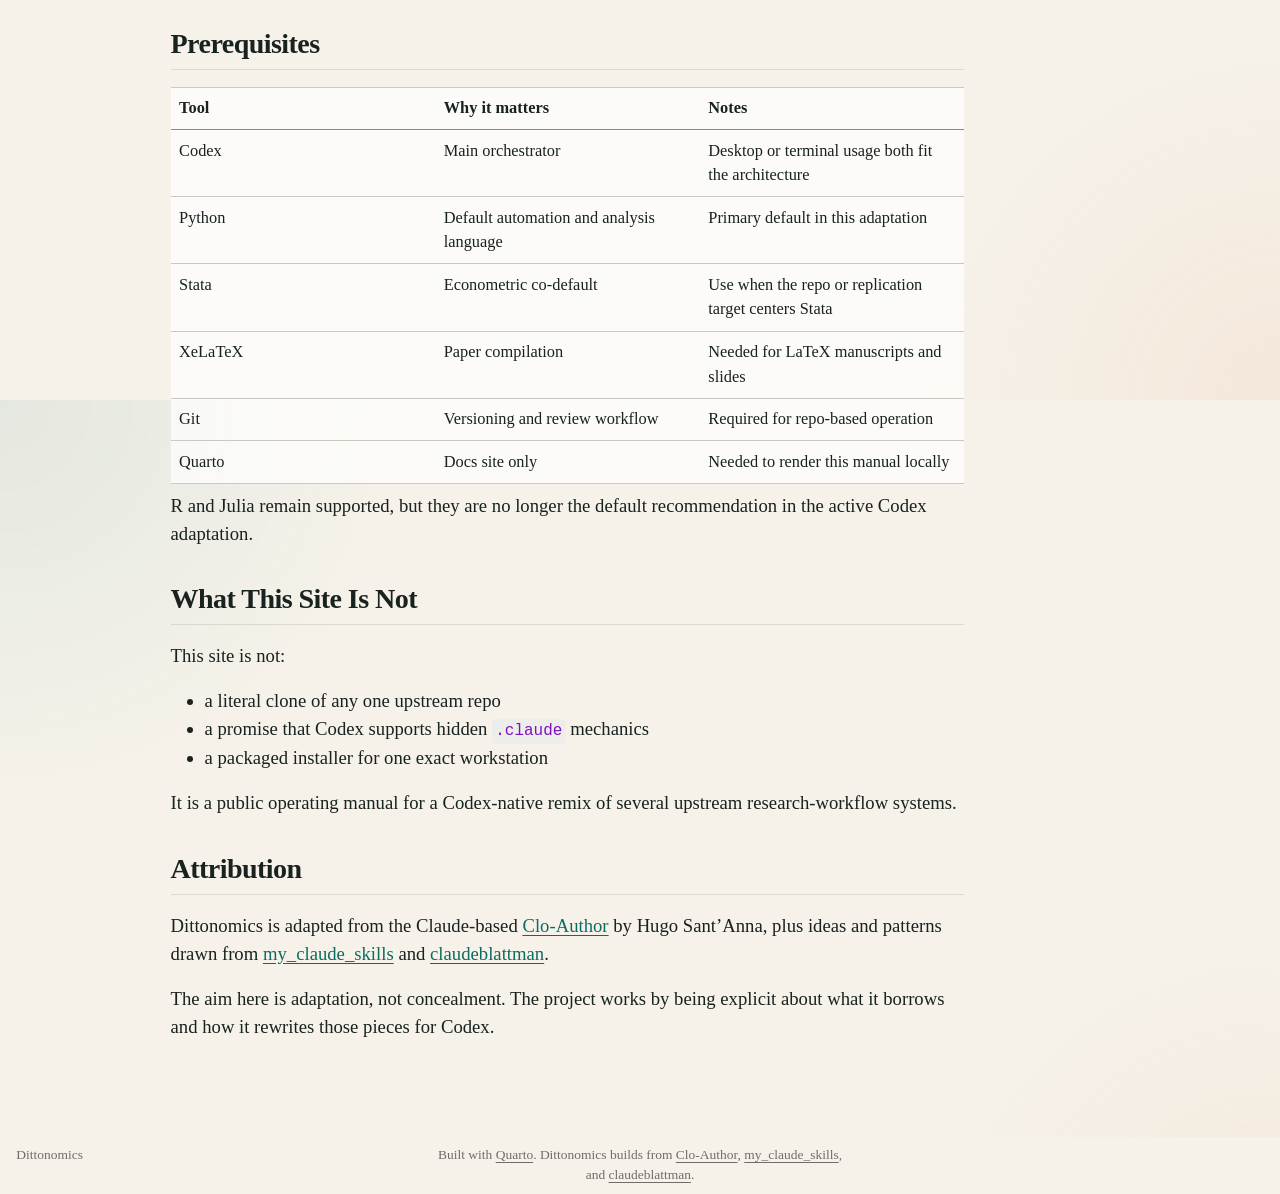
==== commit 150ec861: "chore: render docs" ====
--- a/docs/index.html
+++ b/docs/index.html
@@ -7,7 +7,7 @@
 <meta name="viewport" content="width=device-width, initial-scale=1.0, user-scalable=yes">
 
 
-<title>Codex-Clo-Author</title>
+<title>Dittonomics</title>
 <style>
 /* Default styles provided by pandoc.
 ** See https://pandoc.org/MANUAL.html#variables-for-html for config info.
@@ -42,7 +42,7 @@
 <link href="site_libs/quarto-html/quarto-syntax-highlighting-845c23b38eaddc0f92fda52bfe77a8c8.css" rel="stylesheet" id="quarto-text-highlighting-styles">
 <script src="site_libs/bootstrap/bootstrap.min.js"></script>
 <link href="site_libs/bootstrap/bootstrap-icons.css" rel="stylesheet">
-<link href="site_libs/bootstrap/bootstrap-1ad9cb5930769bbc701e83495f9026cc.min.css" rel="stylesheet" append-hash="true" id="quarto-bootstrap" data-mode="light">
+<link href="site_libs/bootstrap/bootstrap-f43aa2ac6a6dd6e2d45c657abbb927a2.min.css" rel="stylesheet" append-hash="true" id="quarto-bootstrap" data-mode="light">
 <script id="quarto-search-options" type="application/json">{
   "location": "navbar",
   "copy-button": false,
@@ -83,7 +83,7 @@
       <div class="navbar-container container-fluid">
       <div class="navbar-brand-container mx-auto">
     <a class="navbar-brand" href="./index.html">
-    <span class="navbar-title">Codex-Clo-Author</span>
+    <span class="navbar-title">Dittonomics</span>
     </a>
   </div>
             <div id="quarto-search" class="" title="Search"></div>
@@ -139,7 +139,8 @@
     <h2 id="toc-title">On this page</h2>
    
   <ul>
-  <li><a href="#what-you-get" id="toc-what-you-get" class="nav-link active" data-scroll-target="#what-you-get">What You Get</a></li>
+  <li><a href="#built-from" id="toc-built-from" class="nav-link active" data-scroll-target="#built-from">Built From</a></li>
+  <li><a href="#what-you-get" id="toc-what-you-get" class="nav-link" data-scroll-target="#what-you-get">What You Get</a></li>
   <li><a href="#get-started-in-5-minutes" id="toc-get-started-in-5-minutes" class="nav-link" data-scroll-target="#get-started-in-5-minutes">Get Started in 5 Minutes</a>
   <ul class="collapse">
   <li><a href="#step-1-understand-the-starter-model" id="toc-step-1-understand-the-starter-model" class="nav-link" data-scroll-target="#step-1-understand-the-starter-model">Step 1: Understand the starter model</a></li>
@@ -159,8 +160,8 @@
 
 <header id="title-block-header" class="quarto-title-block default">
 <div class="quarto-title">
-<h1 class="title">Codex-Clo-Author</h1>
-<p class="subtitle lead">A Codex-native adaptation of the Clo-Author research workflow</p>
+<h1 class="title">Dittonomics</h1>
+<p class="subtitle lead">A remixed Codex research workflow built from multiple upstream repos</p>
 </div>
 
 
@@ -177,7 +178,14 @@
 </header>
 
 
-<p>Codex-Clo-Author documents how to run a Clo-Author-style empirical research architecture in Codex without pretending that Codex is Claude.</p>
+<div class="columns ditto-hero-grid">
+<div class="column" style="width:38%;">
+<p><img src="assets/ditto-mascot.svg" class="ditto-hero img-fluid" alt="Dittonomics mascot: a smiling purple blob inspired by Ditto."></p>
+</div><div class="column" style="width:62%;">
+<p>Dittonomics is a Codex-native research workflow that openly borrows from multiple upstream repos instead of pretending it was invented from scratch.</p>
+<p>The name is deliberate: like Ditto, this project copies useful traits, reshapes them, and turns them into one portable operating model for empirical work in Codex.</p>
+</div>
+</div>
 <div class="callout callout-style-default callout-warning callout-titled">
 <div class="callout-header d-flex align-content-center">
 <div class="callout-icon-container">
@@ -191,7 +199,17 @@
 <p>This manual and site are being updated actively. Expect changes, expansions, and new sections, especially around project-management skills, workflow options, and broader Codex integrations.</p>
 </div>
 </div>
-<p>The goal is simple: preserve the workflow that makes Clo-Author useful for research, while translating every active instruction into Codex-native primitives:</p>
+<section id="built-from" class="level2 source-blend">
+<h2 class="anchored" data-anchor-id="built-from">Built From</h2>
+<p>Dittonomics builds its architecture, workflow method, and prompting style from:</p>
+<ul>
+<li><a href="https://hsantanna.org/clo-author/">Clo-Author</a> by Hugo Sant’Anna</li>
+<li><a href="https://github.com/dariia-m/my_claude_skills">my_claude_skills</a> by Daria M.</li>
+<li><a href="https://github.com/chrisblattman/claudeblattman">claudeblattman</a> by Chris Blattman</li>
+</ul>
+<p>This is a remix on purpose. The project is called Dittonomics because it copies patterns from different repos and adapts them into one Codex-facing research system.</p>
+</section>
+<p>The goal is simple: preserve the workflow logic that makes the upstream systems useful for research, while translating the active instructions into Codex-native primitives:</p>
 <ul>
 <li><code>AGENTS.md</code> and <code>AGENTS.override.md</code> instead of <code>CLAUDE.md</code></li>
 <li>active workflow references instead of hidden <code>.claude</code> assumptions</li>
@@ -206,7 +224,7 @@
 <li>a five-phase research pipeline</li>
 <li>worker-critic separation across the whole workflow</li>
 <li>journal-aware peer review via editor plus blind referees</li>
-<li>a Codex migration layer that makes the upstream Clo-Author manual readable without constant translation</li>
+<li>a Codex migration layer that makes the upstream material readable without constant translation</li>
 <li>an example overlay that shows how one concrete installation and research setup can adapt the generic workflow</li>
 <li>a public <code>.codex/</code> starter kit that can be copied or adapted after forking</li>
 </ul>
@@ -236,7 +254,7 @@
 </section>
 <section id="step-2-translate-the-upstream-mental-model" class="level3">
 <h3 class="anchored" data-anchor-id="step-2-translate-the-upstream-mental-model">Step 2: Translate the upstream mental model</h3>
-<p>If the upstream Clo-Author manual says:</p>
+<p>If the upstream manuals say:</p>
 <ul>
 <li><code>CLAUDE.md</code> -&gt; read or create <code>AGENTS.md</code></li>
 <li><code>.claude/rules</code> -&gt; use active workflow references plus repo overlay guidance</li>
@@ -336,15 +354,16 @@
 <h2 class="anchored" data-anchor-id="what-this-site-is-not">What This Site Is Not</h2>
 <p>This site is not:</p>
 <ul>
-<li>a literal Claude clone</li>
+<li>a literal clone of any one upstream repo</li>
 <li>a promise that Codex supports hidden <code>.claude</code> mechanics</li>
 <li>a packaged installer for one exact workstation</li>
 </ul>
-<p>It is a public operating manual for a Codex-native port of the Clo-Author workflow.</p>
+<p>It is a public operating manual for a Codex-native remix of several upstream research-workflow systems.</p>
 </section>
 <section id="attribution" class="level2">
 <h2 class="anchored" data-anchor-id="attribution">Attribution</h2>
-<p>This project is adapted from the Claude-based <a href="https://hsantanna.org/clo-author/">Clo-Author</a> by Hugo Sant’Anna. The aim here is adaptation, not duplication.</p>
+<p>Dittonomics is adapted from the Claude-based <a href="https://hsantanna.org/clo-author/">Clo-Author</a> by Hugo Sant’Anna, plus ideas and patterns drawn from <a href="https://github.com/dariia-m/my_claude_skills">my_claude_skills</a> and <a href="https://github.com/chrisblattman/claudeblattman">claudeblattman</a>.</p>
+<p>The aim here is adaptation, not concealment. The project works by being explicit about what it borrows and how it rewrites those pieces for Codex.</p>
 
 
 </section>
@@ -754,10 +773,10 @@
 <footer class="footer">
   <div class="nav-footer">
     <div class="nav-footer-left">
-<p>Codex-Clo-Author</p>
+<p>Dittonomics</p>
 </div>   
     <div class="nav-footer-center">
-<p>Built with <a href="https://quarto.org">Quarto</a>. Adapted from the Claude-based <a href="https://hsantanna.org/clo-author/">Clo-Author</a> project.</p>
+<p>Built with <a href="https://quarto.org">Quarto</a>. Dittonomics builds from <a href="https://hsantanna.org/clo-author/">Clo-Author</a>, <a href="https://github.com/dariia-m/my_claude_skills">my_claude_skills</a>, and <a href="https://github.com/chrisblattman/claudeblattman">claudeblattman</a>.</p>
 </div>
     <div class="nav-footer-right">
       &nbsp;
